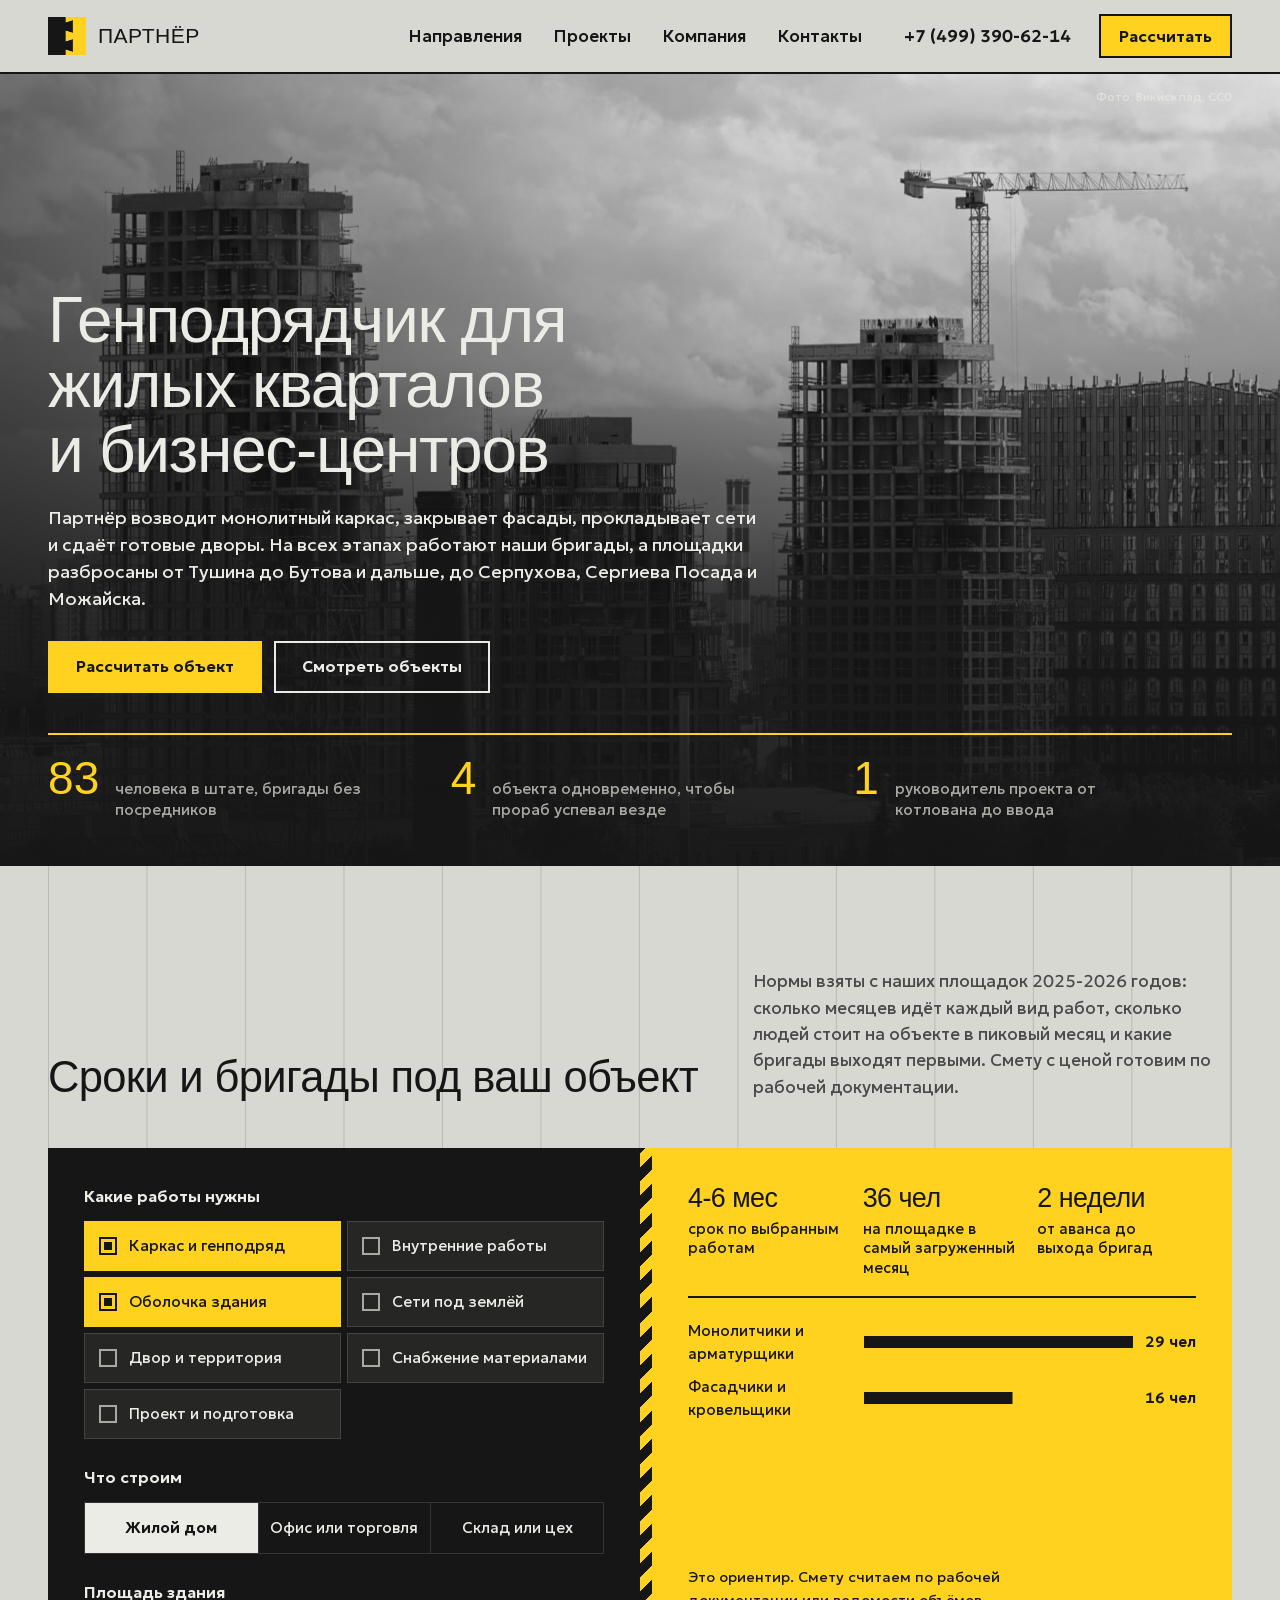
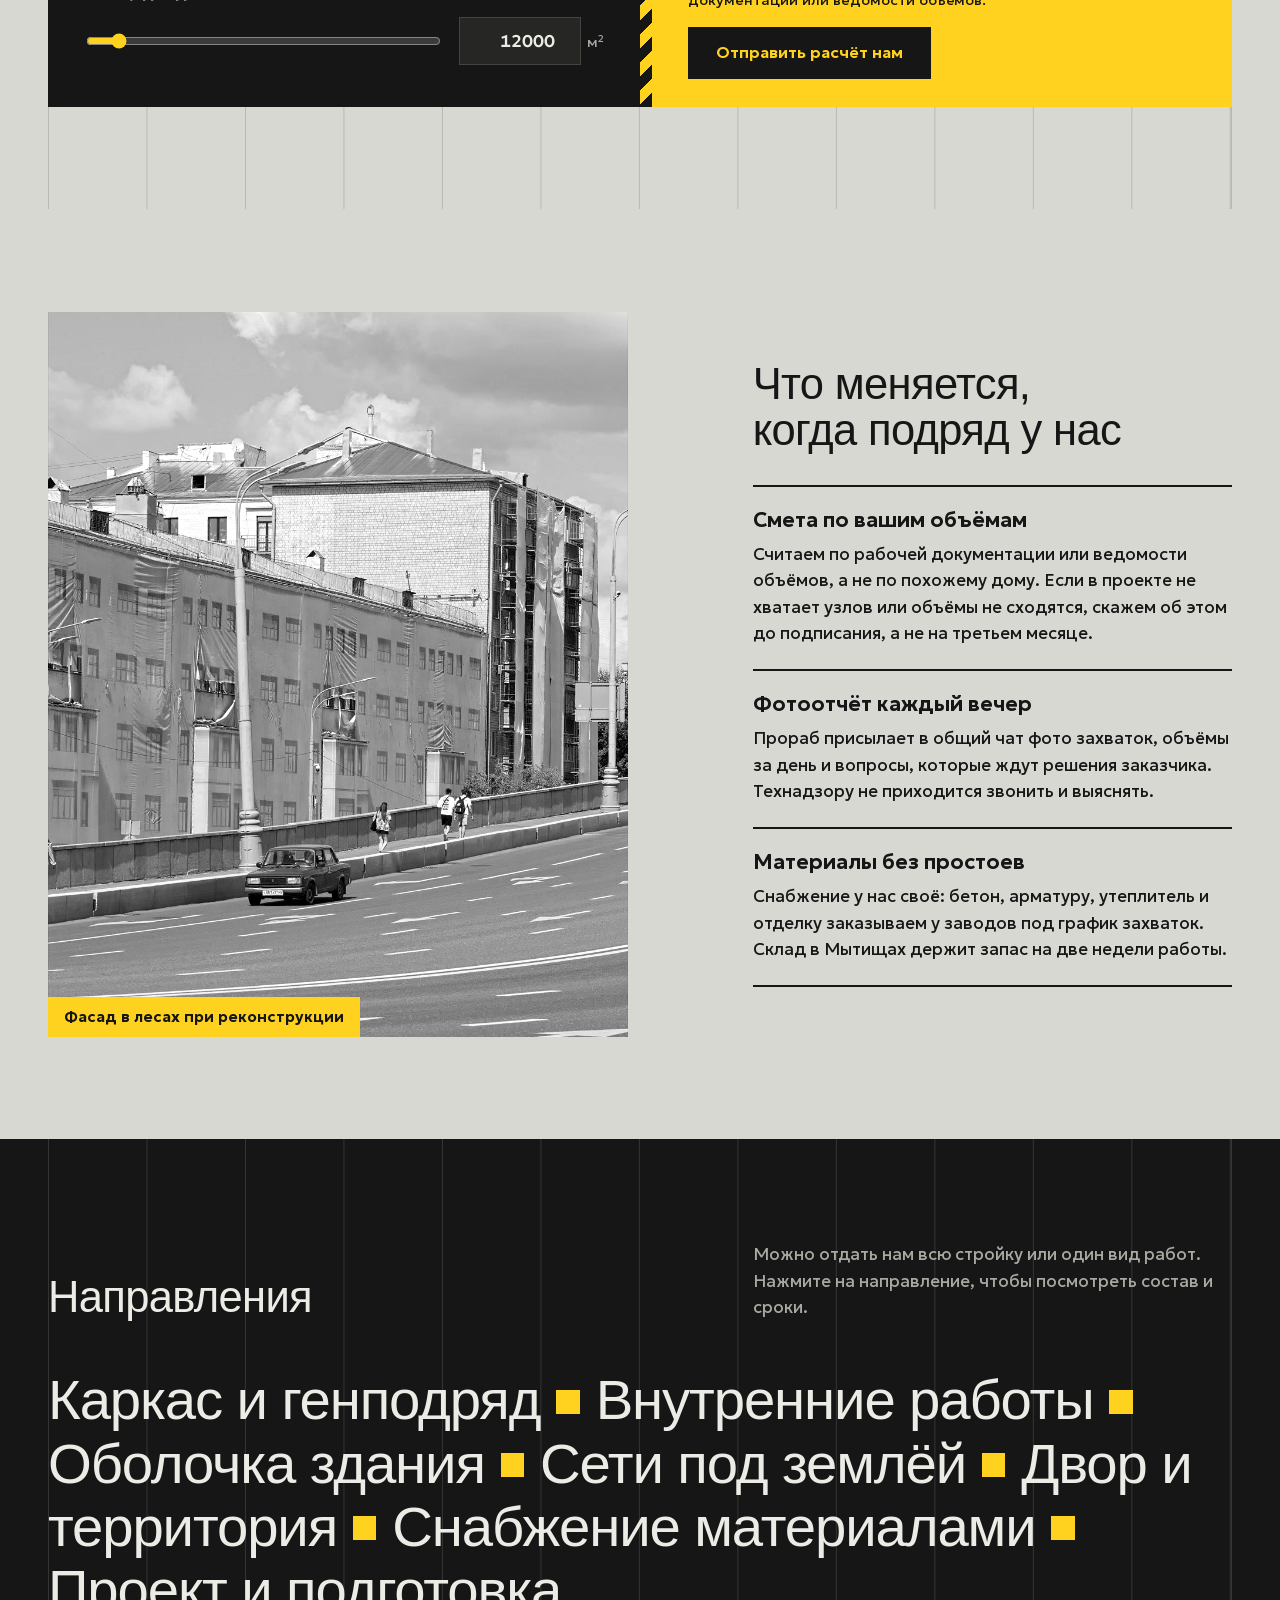
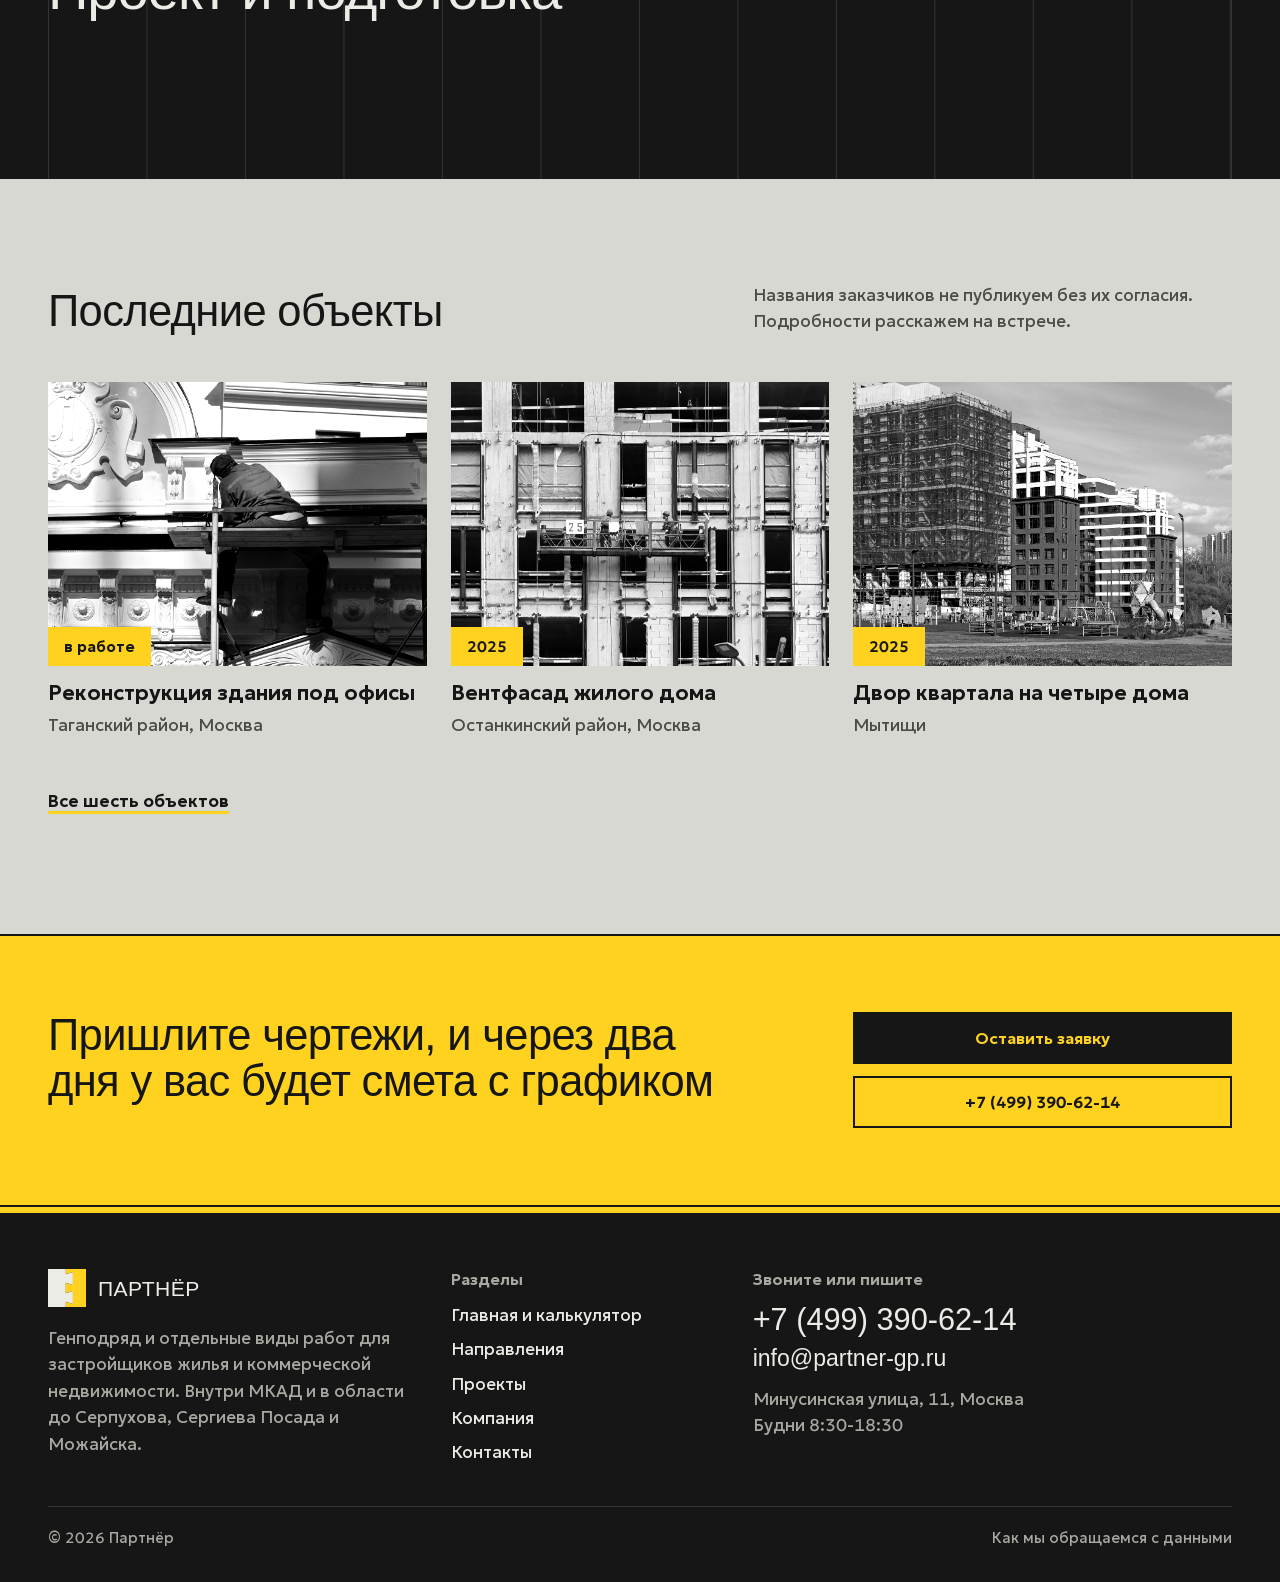
==== partner/index.html @ e198d8aa "Тест: обновить partner Co-Authored-By: Claude Opus 5.5 <noreply@anthropic.com>" ====
<!doctype html>
<html lang="ru">
<head>
<meta name="robots" content="noindex, nofollow">
<meta charset="utf-8">
<meta name="viewport" content="width=device-width,initial-scale=1">
<title>Партнёр: генподряд для застройщиков, калькулятор сроков и бригад</title>
<meta name="description" content="Партнёр строит жилые дома и коммерческие здания: каркас, фасады, внутренние работы, сети, дворы. Посчитайте срок и состав бригад для своего объекта.">
<link rel="canonical" href="https://partner-gp.ru/">
<meta property="og:type" content="website">
<meta property="og:locale" content="ru_RU">
<meta property="og:site_name" content="Партнёр">
<meta property="og:title" content="Партнёр: генподряд для застройщиков, калькулятор сроков и бригад">
<meta property="og:description" content="Партнёр строит жилые дома и коммерческие здания: каркас, фасады, внутренние работы, сети, дворы. Посчитайте срок и состав бригад для своего объекта.">
<meta property="og:url" content="https://partner-gp.ru/">
<meta property="og:image" content="https://partner-gp.ru/og-image.jpg">
<meta name="theme-color" content="#161616">
<link rel="icon" href="favicon.svg" type="image/svg+xml">
<link rel="icon" href="favicon-32x32.png" sizes="32x32" type="image/png">
<link rel="apple-touch-icon" href="apple-touch-icon.png">
<link rel="manifest" href="site.webmanifest">
<link rel="preload" href="fonts/DelaGothicOne-cyrillic.woff2" as="font" type="font/woff2" crossorigin>
<link rel="preload" href="fonts/Geologica-cyrillic.woff2" as="font" type="font/woff2" crossorigin>
<link rel="stylesheet" href="styles.css">
</head>
<body>
<a class="sr" href="#main">Перейти к содержанию</a>
<header class="top"><div class="wrap">
<a class="brand" href="index.html" aria-label="Партнёр, на главную"><svg viewBox="0 0 64 64" aria-hidden="true"><path fill="currentColor" d="M0 0H30V9L42 5V27L30 23V41L42 37V59L30 55V64H0Z"/><path fill="#FFD21F" d="M30 0H64V64H30V55L42 59V37L30 41V23L42 27V5L30 9Z"/></svg><span>ПАРТНЁР</span></a>
<nav class="nav" aria-label="Разделы"><a href="napravleniya.html">Направления</a><a href="proekty.html">Проекты</a><a href="kompaniya.html">Компания</a><a href="kontakty.html">Контакты</a></nav>
<a class="tel" href="tel:+74993906214">+7 (499) 390-62-14</a>
<a class="btn" href="index.html#raschet">Рассчитать</a>
<button class="burger" type="button" aria-expanded="false" aria-controls="mnav" aria-label="Открыть меню"><i></i><i></i><i></i></button>
</div></header>
<nav class="mnav" id="mnav" aria-label="Меню"><a href="napravleniya.html">Направления</a><a href="proekty.html">Проекты</a><a href="kompaniya.html">Компания</a><a href="kontakty.html">Контакты</a><a href="index.html#raschet">Рассчитать объект</a><a class="mtel" href="tel:+74993906214">+7 (499) 390-62-14</a></nav>
<main id="main">
<section class="hero">
<figure class="hero-ph"><img src="img/hero.jpg" alt="Монолитные жилые башни в работе: бригада на верхнем перекрытии, рядом башенный кран" width="1800" height="1200" fetchpriority="high" decoding="async"></figure>
<div class="wrap grid hero-in">
<div class="hero-text">
<h1 class="h1">Генподрядчик для жилых кварталов и бизнес-центров</h1>
<p class="lead">Партнёр возводит монолитный каркас, закрывает фасады, прокладывает сети и сдаёт готовые дворы. На всех этапах работают наши бригады, а площадки разбросаны от Тушина до Бутова и дальше, до Серпухова, Сергиева Посада и Можайска.</p>
<div class="hero-acts"><a class="btn" href="#raschet">Рассчитать объект</a><a class="btn ghost-light" href="proekty.html">Смотреть объекты</a></div>
</div>
<ul class="hero-facts">
<li><b>83</b><span>человека в штате, бригады без посредников</span></li>
<li><b>4</b><span>объекта одновременно, чтобы прораб успевал везде</span></li>
<li><b>1</b><span>руководитель проекта от котлована до ввода</span></li>
</ul>
</div>
<p class="hero-credit">Фото: Викисклад, CC0</p>
</section>

<section class="sec calc-sec ruled" id="raschet"><div class="wrap grid">
<div class="sec-head"><h2 class="h2">Сроки и бригады под ваш объект</h2><p class="soft">Нормы взяты с наших площадок 2025-2026 годов: сколько месяцев идёт каждый вид работ, сколько людей стоит на объекте в пиковый месяц и какие бригады выходят первыми. Смету с ценой готовим по рабочей документации.</p></div>
<div class="calc">
<form class="calc-in" onsubmit="return false" aria-label="Калькулятор объекта">
<fieldset><legend>Какие работы нужны</legend><div class="works"></div>
<noscript><p>Калькулятор работает с включённым JavaScript. Без него просто позвоните +7 (499) 390-62-14.</p></noscript></fieldset>
<fieldset><legend>Что строим</legend><div class="seg">
<label><input type="radio" name="type" value="res" checked><span>Жилой дом</span></label>
<label><input type="radio" name="type" value="com"><span>Офис или торговля</span></label>
<label><input type="radio" name="type" value="ind"><span>Склад или цех</span></label>
</div></fieldset>
<fieldset style="margin-bottom:6px"><legend id="area-l">Площадь здания</legend><div class="area-row">
<input type="range" id="area-range" min="1000" max="150000" step="500" value="12000" aria-labelledby="area-l">
<span class="area-num"><input type="number" id="area-num" min="1000" max="150000" step="100" value="12000" inputmode="numeric" aria-labelledby="area-l"><small>м²</small></span>
</div></fieldset>
</form>
<div class="result" aria-live="polite"><div class="result-body"></div>
<div class="res-foot"><p>Это ориентир. Смету считаем по рабочей документации или ведомости объёмов.</p><button class="btn" type="button" id="send-calc">Отправить расчёт нам</button></div></div>
</div>
</div></section>

<section class="sec use"><div class="wrap grid">
<figure class="photo"><img src="img/kosmo00.jpg" alt="Строительные леса на фасаде здания вдоль набережной" loading="lazy" decoding="async" width="1400" height="933"><figcaption class="plate">Фасад в лесах при реконструкции</figcaption></figure>
<div class="use-list">
<h2 class="h2">Что меняется, когда подряд у нас</h2>
<ul>
<li><h3 class="h3">Смета по вашим объёмам</h3><p>Считаем по рабочей документации или ведомости объёмов, а не по похожему дому. Если в проекте не хватает узлов или объёмы не сходятся, скажем об этом до подписания, а не на третьем месяце.</p></li>
<li><h3 class="h3">Фотоотчёт каждый вечер</h3><p>Прораб присылает в общий чат фото захваток, объёмы за день и вопросы, которые ждут решения заказчика. Технадзору не приходится звонить и выяснять.</p></li>
<li><h3 class="h3">Материалы без простоев</h3><p>Снабжение у нас своё: бетон, арматуру, утеплитель и отделку заказываем у заводов под график захваток. Склад в Мытищах держит запас на две недели работы.</p></li>
</ul></div>
</div></section>

<section class="sec dark ruled"><div class="wrap grid">
<div class="sec-head"><h2 class="h2">Направления</h2><p class="soft">Можно отдать нам всю стройку или один вид работ. Нажмите на направление, чтобы посмотреть состав и сроки.</p></div>
<p class="board"><a href="napravleniya.html#karkas">Каркас и генподряд</a><span class="sq" aria-hidden="true"></span><a href="napravleniya.html#vnutri">Внутренние работы</a><span class="sq" aria-hidden="true"></span><a href="napravleniya.html#obolochka">Оболочка здания</a><span class="sq" aria-hidden="true"></span><a href="napravleniya.html#seti">Сети под землёй</a><span class="sq" aria-hidden="true"></span><a href="napravleniya.html#dvor">Двор и территория</a><span class="sq" aria-hidden="true"></span><a href="napravleniya.html#snab">Снабжение материалами</a><span class="sq" aria-hidden="true"></span><a href="napravleniya.html#proekt">Проект и подготовка</a></p>
</div></section>

<section class="sec"><div class="wrap grid">
<div class="sec-head"><h2 class="h2">Последние объекты</h2><p class="soft">Названия заказчиков не публикуем без их согласия. Подробности расскажем на встрече.</p></div>
<div class="recent"><a href="proekty.html"><figure class="photo"><img src="img/burdenko04.jpg" alt="Реставратор работает на лепном фасаде с лесов" loading="lazy" decoding="async" width="1400" height="933"><figcaption class="plate">в работе</figcaption></figure><h3 class="h3">Реконструкция здания под офисы</h3><p class="soft">Таганский район, Москва</p></a><a href="proekty.html"><figure class="photo"><img src="img/pavel10.jpg" alt="Фасадная люлька на монолитном каркасе" loading="lazy" decoding="async" width="1400" height="933"><figcaption class="plate">2025</figcaption></figure><h3 class="h3">Вентфасад жилого дома</h3><p class="soft">Останкинский район, Москва</p></a><a href="proekty.html"><figure class="photo"><img src="img/reka05.jpg" alt="Двор с игровой площадкой у жилых домов" loading="lazy" decoding="async" width="1400" height="933"><figcaption class="plate">2025</figcaption></figure><h3 class="h3">Двор квартала на четыре дома</h3><p class="soft">Мытищи</p></a></div>
<p class="all-link"><a class="link" href="proekty.html">Все шесть объектов</a></p>
</div></section>
<section class="callout"><div class="wrap grid">
<h2 class="h2">Пришлите чертежи, и через два дня у вас будет смета с графиком</h2>
<div class="acts"><a class="btn" href="kontakty.html#zayavka">Оставить заявку</a><a class="btn ghost" href="tel:+74993906214">+7 (499) 390-62-14</a></div>
</div></section>
</main>
<footer class="footer"><div class="wrap grid">
<div class="f-about"><a class="brand" href="index.html" aria-label="Партнёр, на главную" style="color:var(--on-dark);margin-bottom:18px"><svg viewBox="0 0 64 64" aria-hidden="true"><path fill="currentColor" d="M0 0H30V9L42 5V27L30 23V41L42 37V59L30 55V64H0Z"/><path fill="#FFD21F" d="M30 0H64V64H30V55L42 59V37L30 41V23L42 27V5L30 9Z"/></svg><span>ПАРТНЁР</span></a>
<p class="soft" style="max-width:36ch">Генподряд и отдельные виды работ для застройщиков жилья и коммерческой недвижимости. Внутри МКАД и в области до Серпухова, Сергиева Посада и Можайска.</p></div>
<div class="f-nav"><h2>Разделы</h2><ul><li><a href="index.html">Главная и калькулятор</a></li><li><a href="napravleniya.html">Направления</a></li><li><a href="proekty.html">Проекты</a></li><li><a href="kompaniya.html">Компания</a></li><li><a href="kontakty.html">Контакты</a></li></ul></div>
<div class="f-call"><h2>Звоните или пишите</h2><a class="f-big" href="tel:+74993906214">+7 (499) 390-62-14</a><a class="f-big" style="font-size:clamp(1.1rem,1.8vw,1.45rem)" href="mailto:info@partner-gp.ru">info@partner-gp.ru</a>
<p class="soft" style="margin-top:14px">Минусинская улица, 11, Москва<br>Будни 8:30-18:30</p></div>
<div class="f-bottom"><span>© 2026 Партнёр</span><a href="politika.html">Как мы обращаемся с данными</a></div>
</div></footer>
<script src="app.js" defer></script>
</body>
</html>
---- partner/styles.css ----
/* Партнёр: общие стили всех страниц */
@font-face{font-family:'Dela Gothic One';font-style:normal;font-weight:400;font-display:swap;src:url(fonts/DelaGothicOne-cyrillic.woff2) format('woff2');unicode-range:U+0301,U+0400-045F,U+0490-0491,U+04B0-04B1,U+2116}
@font-face{font-family:'Dela Gothic One';font-style:normal;font-weight:400;font-display:swap;src:url(fonts/DelaGothicOne-latin.woff2) format('woff2');unicode-range:U+0000-00FF,U+0131,U+0152-0153,U+02BB-02BC,U+02C6,U+02DA,U+02DC,U+0304,U+0308,U+0329,U+2000-206F,U+20AC,U+2122,U+2191,U+2193,U+2212,U+2215,U+FEFF,U+FFFD}
@font-face{font-family:'Geologica';font-style:normal;font-weight:300 700;font-display:swap;src:url(fonts/Geologica-cyrillic.woff2) format('woff2');unicode-range:U+0301,U+0400-045F,U+0490-0491,U+04B0-04B1,U+2116}
@font-face{font-family:'Geologica';font-style:normal;font-weight:300 700;font-display:swap;src:url(fonts/Geologica-latin.woff2) format('woff2');unicode-range:U+0000-00FF,U+0131,U+0152-0153,U+02BB-02BC,U+02C6,U+02DA,U+02DC,U+0304,U+0308,U+0329,U+2000-206F,U+20AC,U+2122,U+2191,U+2193,U+2212,U+2215,U+FEFF,U+FFFD}

:root{
  --concrete:#D8D8D3;
  --concrete-deep:#C9C9C3;
  --graphite:#161616;
  --graphite-2:#262624;
  --signal:#FFD21F;
  --paper:#FFFFFF;
  --ink:#161616;
  --ink-soft:#4A4A46;
  --on-dark:#ECECE6;
  --on-dark-soft:#A9A9A2;
  --line:rgba(22,22,22,.16);
  --line-dark:rgba(236,236,230,.14);
  --bad:#B3261E;
  --display:'Dela Gothic One','Arial Black',sans-serif;
  --text:'Geologica',system-ui,sans-serif;
  --gut:clamp(16px,4vw,48px);
  --max:1320px;
  --ease:cubic-bezier(.16,1,.3,1);
}
*,*::before,*::after{box-sizing:border-box}
html{-webkit-text-size-adjust:100%;scroll-padding-top:88px}
body{margin:0;background:var(--concrete);color:var(--ink);font:400 17px/1.55 var(--text);-webkit-font-smoothing:antialiased;font-variant-numeric:lining-nums tabular-nums}
img,svg{display:block;max-width:100%}
a{color:inherit;text-decoration-thickness:2px;text-underline-offset:4px}
a:hover{text-decoration-color:var(--signal)}
::selection{background:var(--signal);color:var(--graphite)}
:focus-visible{outline:3px solid var(--graphite);outline-offset:3px;box-shadow:0 0 0 6px var(--signal)}
.dark :focus-visible,.footer :focus-visible{outline-color:var(--signal);box-shadow:none}
button,input,select,textarea{font:inherit;color:inherit}
p{margin:0 0 1em}
ul{margin:0;padding:0;list-style:none}
h1,h2,h3{margin:0;font-weight:400;text-wrap:balance}
.sr{position:absolute;width:1px;height:1px;overflow:hidden;clip:rect(0 0 0 0);white-space:nowrap}
html{scrollbar-color:var(--graphite) var(--concrete-deep)}

/* сетка */
.wrap{width:100%;max-width:var(--max);margin:0 auto;padding-left:var(--gut);padding-right:var(--gut)}
.grid{display:grid;grid-template-columns:repeat(12,minmax(0,1fr));column-gap:24px}
.ruled{position:relative}
.ruled::before{content:"";position:absolute;inset:0 var(--gut);pointer-events:none;
  background-image:linear-gradient(to right,var(--line) 1px,transparent 1px);
  background-size:calc((100% - 1px)/12) 100%;border-right:1px solid var(--line);z-index:0}
.ruled>*{position:relative;z-index:1}
.dark.ruled::before{background-image:linear-gradient(to right,var(--line-dark) 1px,transparent 1px);border-right-color:var(--line-dark)}
@media (max-width:860px){.ruled::before{background-size:calc((100% - 1px)/4) 100%}.grid{column-gap:16px}}

/* типографика */
.h1{font:400 clamp(2.3rem,5.4vw,4.9rem)/1.02 var(--display);letter-spacing:-.02em}
.h2{font:400 clamp(1.8rem,3.4vw,3rem)/1.06 var(--display);letter-spacing:-.015em}
.h3{font:600 1.3rem/1.25 var(--text)}
.lead{font-size:clamp(1.05rem,1.4vw,1.25rem);line-height:1.5;max-width:56ch}
.soft{color:var(--ink-soft)}
.dark{background:var(--graphite);color:var(--on-dark)}
.dark .soft{color:var(--on-dark-soft)}
.num{font-family:var(--display);font-weight:400;letter-spacing:-.02em}

/* кнопки */
.btn{display:inline-flex;align-items:center;justify-content:center;gap:10px;min-height:52px;padding:0 26px;border:2px solid var(--graphite);
  background:var(--signal);color:var(--graphite);font-weight:600;font-size:1rem;text-decoration:none;cursor:pointer;border-radius:0;
  transition:background .2s,color .2s}
.btn:hover{background:var(--graphite);color:var(--signal)}
.btn.ghost{background:transparent}
.btn.ghost:hover{background:var(--graphite);color:var(--on-dark)}
.dark .btn.ghost{border-color:var(--on-dark);color:var(--on-dark)}
.dark .btn.ghost:hover{background:var(--on-dark);color:var(--graphite)}
.btn[disabled]{opacity:.45;cursor:not-allowed}
.btn svg{width:20px;height:20px}
.link{font-weight:600;text-decoration:underline;text-decoration-color:var(--signal);text-decoration-thickness:3px}
.link:hover{text-decoration-color:currentColor}

/* шапка */
.top{position:sticky;top:0;z-index:40;background:var(--concrete);border-bottom:2px solid var(--graphite)}
.top .wrap{display:flex;align-items:center;gap:28px;min-height:72px}
.brand{display:flex;align-items:center;gap:12px;text-decoration:none;flex:none}
.brand svg{width:38px;height:38px}
.brand span{font:400 1.32rem/1 var(--display);letter-spacing:.02em}
.nav{display:flex;gap:4px;margin-left:auto}
.nav a{display:block;padding:10px 14px;text-decoration:none;font-weight:500;border-bottom:4px solid transparent;margin-bottom:-4px}
.nav a:hover{border-bottom-color:var(--graphite)}
.nav a[aria-current="page"]{border-bottom-color:var(--signal);background:var(--graphite);color:var(--signal)}
.tel{font-weight:600;text-decoration:none;white-space:nowrap}
.top .btn{min-height:44px;padding:0 18px}
.burger{display:none;width:48px;height:48px;border:2px solid var(--graphite);background:transparent;cursor:pointer;margin-left:auto;padding:0}
.burger i{display:block;width:22px;height:2px;background:var(--graphite);margin:5px auto;transition:transform .25s var(--ease),opacity .2s}
.burger[aria-expanded="true"] i:nth-child(1){transform:translateY(7px) rotate(45deg)}
.burger[aria-expanded="true"] i:nth-child(2){opacity:0}
.burger[aria-expanded="true"] i:nth-child(3){transform:translateY(-7px) rotate(-45deg)}
.mnav{display:none}
@media (max-width:1060px){.top .tel{display:none}}
@media (max-width:900px){
  .nav,.top .btn{display:none}
  .burger{display:block}
  .mnav{display:block;position:fixed;inset:74px 0 auto;background:var(--graphite);color:var(--on-dark);padding:8px var(--gut) 28px;
    transform:translateY(-12px);opacity:0;visibility:hidden;transition:opacity .2s,transform .3s var(--ease),visibility 0s .3s;z-index:39;border-bottom:4px solid var(--signal)}
  .mnav[data-open="true"]{transform:none;opacity:1;visibility:visible;transition:opacity .2s,transform .3s var(--ease)}
  .mnav a{display:block;padding:14px 0;border-bottom:1px solid var(--line-dark);text-decoration:none;font:400 1.4rem/1.2 var(--display)}
  .mnav a[aria-current="page"]{color:var(--signal)}
  .mnav .mtel{font:600 1.1rem var(--text);border:0;padding-top:20px}
}

/* подвал */
.footer{background:var(--graphite);color:var(--on-dark);padding:56px 0 32px;border-top:6px solid var(--signal)}
.footer .grid{row-gap:32px}
.footer .brand span{color:var(--on-dark)}
.footer .soft{color:var(--on-dark-soft)}
.f-about{grid-column:span 4}
.f-nav{grid-column:span 3}
.f-call{grid-column:span 5}
.footer h2{font:600 1rem/1.3 var(--text);color:var(--on-dark-soft);margin:0 0 12px}
.footer li{margin-bottom:8px}
.footer a{text-decoration:none}
.footer a:hover{color:var(--signal)}
.f-big{font:400 clamp(1.4rem,2.4vw,2rem)/1.15 var(--display);display:block;margin-bottom:8px}
.f-bottom{grid-column:1/-1;display:flex;flex-wrap:wrap;gap:12px 32px;justify-content:space-between;border-top:1px solid var(--line-dark);padding-top:20px;color:var(--on-dark-soft);font-size:.92rem}
@media (max-width:860px){.f-about,.f-nav,.f-call{grid-column:1/-1}}

/* фото в стиле сайта */
.photo{position:relative;margin:0;background:var(--graphite);overflow:hidden}
.photo img{width:100%;height:100%;object-fit:cover;filter:grayscale(1) contrast(1.12) brightness(1.03)}
.plate{position:absolute;left:0;bottom:0;background:var(--signal);color:var(--graphite);padding:10px 16px;font-weight:600;font-size:.95rem;max-width:85%;line-height:1.3}
.credit{font-size:.8rem;color:var(--ink-soft);margin-top:8px}
.dark .credit{color:var(--on-dark-soft)}

/* общие секции */
.sec{padding:clamp(56px,8vw,112px) 0}
.sec-head{grid-column:1/-1;display:grid;grid-template-columns:repeat(12,minmax(0,1fr));column-gap:24px;align-items:end;margin-bottom:clamp(28px,4vw,48px)}
.sec-head .h2,.sec-head .h1{grid-column:1/span 7}
.sec-head p{grid-column:8/-1;margin:0}
@media (max-width:860px){.sec-head{grid-template-columns:1fr;row-gap:16px}.sec-head .h2,.sec-head .h1,.sec-head p{grid-column:1}}
.page-head{padding:clamp(40px,6vw,80px) 0 clamp(28px,4vw,48px);border-bottom:2px solid var(--graphite)}

/* калькулятор */
.hero{position:relative;min-height:min(88vh,860px);display:flex;flex-direction:column;justify-content:flex-end;background:var(--graphite);color:var(--on-dark);overflow:hidden}
.hero-ph{position:absolute;inset:0;margin:0}
.hero-ph img{width:100%;height:100%;object-fit:cover;object-position:50% 35%;filter:grayscale(1) contrast(1.15) brightness(.92)}
.hero::after{content:"";position:absolute;inset:0;z-index:1;pointer-events:none;
  background:linear-gradient(to top,rgba(22,22,22,.96) 0%,rgba(22,22,22,.78) 34%,rgba(22,22,22,.28) 64%,rgba(22,22,22,.05) 100%),
             linear-gradient(to right,rgba(22,22,22,.55) 0%,rgba(22,22,22,0) 60%)}
.hero-in{position:relative;z-index:2;padding-top:clamp(96px,14vh,200px);padding-bottom:clamp(28px,3.5vw,48px);row-gap:clamp(32px,4.5vh,56px);align-items:end}
.hero-text{grid-column:1/span 9}
.hero .h1{font-size:clamp(2.3rem,min(5vw,8.4vh),4.6rem);margin-bottom:22px;max-width:15ch}
.hero .lead{color:var(--on-dark);max-width:60ch;margin-bottom:28px}
.hero-acts{display:flex;flex-wrap:wrap;gap:12px}
.hero .btn{border-color:var(--signal)}
.hero .btn:hover{background:var(--on-dark);border-color:var(--on-dark);color:var(--graphite)}
.hero .btn.ghost-light{background:transparent;border-color:var(--on-dark);color:var(--on-dark)}
.hero-facts{grid-column:1/-1;list-style:none;margin:0;padding:0;display:grid;grid-template-columns:repeat(3,minmax(0,1fr));column-gap:24px;border-top:2px solid var(--signal)}
.hero-facts li{display:flex;align-items:baseline;gap:16px;padding-top:20px}
.hero-facts b{font:400 clamp(2.2rem,3.6vw,3.3rem)/1 var(--display);color:var(--signal);flex:none}
.hero-facts span{font-size:.97rem;line-height:1.35;color:var(--on-dark-soft);max-width:24ch}
.hero-credit{position:absolute;right:var(--gut);top:14px;z-index:2;margin:0;font-size:.75rem;color:rgba(236,236,230,.65)}
@media (max-width:860px){
  .hero{min-height:0;display:block}
  .hero::after{display:none}
  .hero-ph{position:relative;aspect-ratio:4/3}
  .hero-ph img{object-position:50% 50%}
  .hero-ph::after{content:"";position:absolute;inset:auto 0 0;height:40%;background:linear-gradient(to top,var(--graphite),rgba(22,22,22,0))}
  .hero-in{padding-top:8px}
  .hero-facts b{min-width:2.1ch}
  .hero-text{grid-column:1/-1}
  .hero-facts{grid-template-columns:1fr;row-gap:0}
  .hero-facts li{padding:14px 0;border-bottom:1px solid var(--line-dark)}
  .hero-facts li:last-child{border-bottom:0;padding-bottom:0}
  .hero-acts .btn{flex:1 1 220px}
}
.calc-sec{scroll-margin-top:60px}
.calc{grid-column:1/-1;display:grid;grid-template-columns:minmax(0,1fr) minmax(0,1fr);background:var(--graphite);color:var(--on-dark)}
.calc-in{padding:clamp(20px,3vw,36px)}
.calc fieldset{border:0;margin:0 0 26px;padding:0;min-width:0}
.calc legend{font-weight:600;margin-bottom:12px;padding:0;font-size:1rem}
.works{display:grid;grid-template-columns:repeat(2,minmax(0,1fr));gap:6px}
.work{position:relative}
.work input{position:absolute;opacity:0;inset:0;width:100%;height:100%;margin:0;cursor:pointer}
.work span{display:flex;align-items:center;gap:12px;min-height:50px;padding:10px 14px;border:1px solid var(--line-dark);background:var(--graphite-2);transition:background .15s,color .15s,border-color .15s;line-height:1.25;font-size:.97rem}
.work span::before{content:"";flex:none;width:18px;height:18px;border:2px solid var(--on-dark-soft)}
.work input:checked+span{background:var(--signal);color:var(--graphite);border-color:var(--signal)}
.work input:checked+span::before{border-color:var(--graphite);background:var(--graphite);box-shadow:inset 0 0 0 3px var(--signal)}
.work input:focus-visible+span{outline:3px solid var(--signal);outline-offset:2px}
.work:hover span{border-color:var(--on-dark)}
.seg{display:grid;grid-template-columns:repeat(3,1fr);border:1px solid var(--line-dark)}
.seg label{position:relative}
.seg input{position:absolute;opacity:0;inset:0;margin:0;cursor:pointer;width:100%;height:100%}
.seg span{display:flex;align-items:center;justify-content:center;text-align:center;min-height:50px;padding:6px 8px;font-size:.95rem;line-height:1.2}
.seg label+label span{border-left:1px solid var(--line-dark)}
.seg input:checked+span{background:var(--on-dark);color:var(--graphite);font-weight:600}
.seg input:focus-visible+span{outline:3px solid var(--signal);outline-offset:-3px}
.area-row{display:flex;align-items:center;gap:16px}
.area-row input[type=range]{flex:1;accent-color:var(--signal);height:28px;min-width:0}
.area-num{display:flex;align-items:baseline;gap:6px;flex:none}
.area-num input{width:7.2em;background:var(--graphite-2);border:1px solid var(--line-dark);color:var(--on-dark);padding:10px 10px;font-weight:600;text-align:right;border-radius:0}
.area-num small{color:var(--on-dark-soft)}
.result{background:var(--signal);color:var(--graphite);padding:clamp(24px,3vw,36px) clamp(20px,3vw,36px) 28px;position:relative;display:flex;flex-direction:column}
.result-body{flex:1}
.result::before{content:"";position:absolute;left:0;top:0;bottom:0;width:12px;background:repeating-linear-gradient(-45deg,var(--graphite) 0 10px,var(--signal) 10px 20px)}
.result{padding-left:calc(clamp(20px,3vw,36px) + 12px)}
.res-top{display:grid;grid-template-columns:repeat(3,minmax(0,1fr));gap:16px;border-bottom:2px solid var(--graphite);padding-bottom:18px;margin-bottom:16px}
.res-top b{display:block;font:400 clamp(1.5rem,2.1vw,2rem)/1.05 var(--display);letter-spacing:-.02em;margin-bottom:8px;white-space:nowrap}
.res-top span{font-size:.92rem;line-height:1.3;display:block}
.bars li{display:grid;grid-template-columns:minmax(0,11em) 1fr auto;gap:12px;align-items:center;padding:5px 0;font-size:.93rem}
.bars i{display:block;height:12px;background:var(--graphite);transform-origin:left;transition:transform .45s var(--ease)}
.bars em{font-style:normal;font-weight:600;white-space:nowrap}
.res-foot{display:flex;flex-wrap:wrap;gap:16px;align-items:center;justify-content:space-between;margin-top:20px}
.res-foot p{margin:0;font-size:.9rem;max-width:34ch}
.result .btn{background:var(--graphite);color:var(--signal)}
.result .btn:hover{background:var(--paper);color:var(--graphite)}
.res-empty{font-weight:600;margin:0}
@media (max-width:1100px){.calc{grid-template-columns:1fr}.result{padding-left:clamp(20px,3vw,36px);padding-top:calc(clamp(24px,3vw,36px) + 12px)}.result::before{top:0;bottom:auto;right:0;width:auto;height:12px}}
@media (max-width:560px){.works{grid-template-columns:1fr}.res-top{grid-template-columns:1fr 1fr}.res-top div:last-child{grid-column:1/-1}.bars li{grid-template-columns:1fr auto}.bars i{grid-column:1/-1;grid-row:2}}

/* главная: польза */
.use .photo{grid-column:1/span 6;aspect-ratio:4/5}
.use-list{grid-column:8/-1;align-self:center}
.use-list .h2{margin-bottom:32px}
.use-list li{border-top:2px solid var(--graphite);padding:20px 0 6px}
.use-list li:last-child{border-bottom:2px solid var(--graphite)}
.use-list h3{margin-bottom:8px}
@media (max-width:860px){.use .photo{grid-column:1/-1;aspect-ratio:4/3}.use-list{grid-column:1/-1;margin-top:32px}}

/* главная: табло направлений */
.board{grid-column:1/-1;font:400 clamp(1.7rem,4.4vw,4rem)/1.12 var(--display);letter-spacing:-.02em}
.board a{text-decoration:none;display:inline}
.board a:hover{background:var(--signal);box-shadow:0 0 0 6px var(--signal)}
.board .sq{display:inline-block;width:.42em;height:.42em;background:var(--signal);margin:0 .28em .1em;vertical-align:middle}
.dark .board a:hover{color:var(--graphite)}

/* главная: последние проекты */
.recent{grid-column:1/-1;display:grid;grid-template-columns:repeat(3,minmax(0,1fr));gap:24px}
.recent a{text-decoration:none;display:block}
.recent .photo{aspect-ratio:4/3;margin-bottom:14px}
.recent h3{margin-bottom:6px}
.recent a:hover h3{text-decoration:underline;text-decoration-color:var(--signal);text-decoration-thickness:3px}
.all-link{grid-column:1/-1;margin-top:32px}
@media (max-width:860px){.recent{grid-template-columns:1fr}}

/* жёлтая полоса призыва */
.callout{background:var(--signal);border-top:2px solid var(--graphite);border-bottom:2px solid var(--graphite);padding:clamp(48px,6vw,80px) 0}
.callout .h2{grid-column:1/span 8}
.callout .acts{grid-column:9/-1;display:flex;flex-direction:column;gap:12px;align-self:end}
.callout .btn{background:var(--graphite);color:var(--signal)}
.callout .btn:hover{background:var(--paper);color:var(--graphite)}
.callout .btn.ghost{background:transparent;color:var(--graphite)}
.callout .btn.ghost:hover{background:var(--graphite);color:var(--signal)}
@media (max-width:860px){.callout .h2,.callout .acts{grid-column:1/-1}.callout .acts{margin-top:28px}}

/* направления: лента */
.ribbon{grid-column:1/-1;display:grid;grid-template-columns:repeat(7,minmax(0,1fr));border:2px solid var(--graphite);background:var(--paper)}
@media (max-width:1100px){.ribbon{display:flex;overflow-x:auto;scrollbar-width:thin;scroll-snap-type:x proximity}.ribbon button{flex:0 0 auto;width:min(40vw,210px)}}
.ribbon button{min-width:0;min-height:112px;display:flex;flex-direction:column;justify-content:space-between;text-align:left;background:transparent;border:0;border-right:1px solid var(--graphite);padding:16px 18px 18px;cursor:pointer;scroll-snap-align:start;transition:background .15s}
.ribbon button:last-child{border-right:0}
.ribbon button b{display:block;font:400 1.12rem/1.15 var(--display);margin-bottom:10px}
.ribbon button span{font-size:.86rem;color:var(--ink-soft)}
.ribbon button:hover{background:var(--concrete)}
.ribbon button[aria-selected="true"]{background:var(--graphite);color:var(--signal)}
.ribbon button[aria-selected="true"] span{color:var(--on-dark-soft)}
.ribbon button:focus-visible{outline-offset:-6px;box-shadow:none;outline-color:var(--signal)}
.panels{grid-column:1/-1}
.panel{display:grid;grid-template-columns:repeat(12,minmax(0,1fr));column-gap:24px;padding:40px 0 8px;border-bottom:2px solid var(--graphite)}
.js .panel{border-bottom:0}
.panel[hidden]{display:none}
.p-ph{grid-column:1/span 7;align-self:start}
.panel .photo{aspect-ratio:4/3}
.panel .photo img{transition:clip-path .6s var(--ease)}
.panel.enter .photo img{clip-path:inset(0 100% 0 0)}
.p-body{grid-column:8/-1}
.p-body .h2{margin-bottom:16px}
.p-body h3{font:600 1rem/1.3 var(--text);margin:24px 0 10px;padding-top:12px;border-top:2px solid var(--graphite)}
.ticks li{position:relative;padding-left:22px;margin-bottom:6px}
.ticks li::before{content:"";position:absolute;left:0;top:.55em;width:10px;height:10px;background:var(--graphite)}
.term{display:flex;gap:12px;align-items:baseline;margin:22px 0;background:var(--paper);padding:14px 16px;border-left:0}
.term b{font:400 1.5rem/1 var(--display);white-space:nowrap}
.p-acts{display:flex;flex-wrap:wrap;gap:12px;align-items:center;margin-top:8px}
.added{font-weight:600}
.pager{grid-column:1/-1;display:flex;justify-content:space-between;gap:12px;margin-top:28px}
.pager button{background:transparent;border:2px solid var(--graphite);min-height:48px;padding:0 18px;cursor:pointer;font-weight:600}
.pager button:hover{background:var(--graphite);color:var(--signal)}
@media (max-width:960px){.p-ph,.p-body{grid-column:1/-1}.p-body{margin-top:28px}}

/* проекты: ведомость */
.filter{grid-column:1/-1;display:flex;flex-wrap:wrap;gap:8px;margin-bottom:28px}
.filter button{border:2px solid var(--graphite);background:transparent;min-height:44px;padding:0 16px;cursor:pointer;font-weight:500}
.filter button[aria-pressed="true"]{background:var(--graphite);color:var(--signal)}
.filter button:hover{background:var(--paper)}
.filter button[aria-pressed="true"]:hover{background:var(--graphite)}
.ledger{grid-column:1/-1;border-top:2px solid var(--graphite)}
.row{display:grid;grid-template-columns:repeat(12,minmax(0,1fr));column-gap:24px;padding:28px 0;border-bottom:2px solid var(--graphite);align-items:start}
.row[hidden]{display:none}
.row .yr{grid-column:1/span 2;font:400 clamp(2rem,3.6vw,3.2rem)/.9 var(--display);letter-spacing:-.03em}
.row .yr small{display:block;font:500 .88rem/1.3 var(--text);letter-spacing:0;margin-top:10px;color:var(--ink-soft)}
.row .info{grid-column:3/span 5}
.row .info .h3{margin-bottom:6px}
.row .place{color:var(--ink-soft);margin-bottom:12px}
.row dl{display:grid;grid-template-columns:auto 1fr;gap:4px 16px;margin:14px 0 0;font-size:.95rem}
.row dt{color:var(--ink-soft)}
.row dd{margin:0;font-weight:600}
.row .photo{grid-column:8/-1;aspect-ratio:16/10}
.status{display:inline-block;background:var(--signal);padding:2px 8px;font-weight:600;font-size:.85rem;margin-left:6px;vertical-align:middle}
.empty-note{grid-column:1/-1;padding:28px 0}
@media (max-width:960px){.row .yr{grid-column:1/-1;margin-bottom:12px}.row .yr small{display:inline;margin-left:12px}.row .info{grid-column:1/-1}.row .photo{grid-column:1/-1;margin-top:20px}}

/* компания */
.about-text{grid-column:1/span 7}
.about-text p{max-width:62ch}
.about-side{grid-column:9/-1;align-self:start;border-top:6px solid var(--signal);background:var(--graphite);color:var(--on-dark);padding:24px}
.about-side .num{font-size:3.4rem;line-height:1;display:block;color:var(--signal)}
@media (max-width:860px){.about-text,.about-side{grid-column:1/-1}.about-side{margin-top:28px}}
.table{grid-column:1/-1;width:100%;border-collapse:collapse}
.table caption{text-align:left}
.table th,.table td{text-align:left;padding:14px 12px 14px 0;border-bottom:1px solid var(--graphite);vertical-align:top}
.table thead th{font-weight:600;font-size:.92rem;color:var(--ink-soft);border-bottom:2px solid var(--graphite)}
.table td.n{font:400 1.6rem/1 var(--display);white-space:nowrap;width:1%;padding-right:28px}
.dark .table th,.dark .table td{border-bottom-color:var(--line-dark)}
.dark .table thead th{color:var(--on-dark-soft);border-bottom-color:var(--on-dark)}
.dark .table td.n{color:var(--signal)}
@media (max-width:640px){.table thead{display:none}.table tr{display:grid;grid-template-columns:auto 1fr;border-bottom:1px solid currentColor;padding:12px 0}.table td{border:0;padding:2px 12px 2px 0}.table td.n{grid-row:span 2}}
.steps{grid-column:1/-1;display:grid;grid-template-columns:repeat(6,minmax(0,1fr));border-top:2px solid var(--graphite);counter-reset:s}
.steps li{padding:20px 18px 24px 0;border-right:1px solid var(--line);padding-left:0}
.steps li+li{padding-left:18px}
.steps li:last-child{border-right:0}
.steps .num{display:block;font-size:2.6rem;line-height:1;margin-bottom:14px;color:var(--graphite)}
.steps .num::after{content:"";display:block;width:28px;height:6px;background:var(--signal);margin-top:12px}
.steps h3{font:600 1.08rem/1.25 var(--text);margin-bottom:8px}
.steps p{font-size:.95rem;margin:0}
.steps .when{display:block;font-weight:600;margin-top:10px;font-size:.9rem}
@media (max-width:1100px){.steps{grid-template-columns:repeat(3,minmax(0,1fr))}.steps li:nth-child(3n){border-right:0}.steps li:nth-child(4){padding-left:0}.steps li:nth-child(n+4){border-top:1px solid var(--line)}}
@media (max-width:640px){.steps{grid-template-columns:1fr}.steps li{border-right:0;padding-left:0!important;border-top:1px solid var(--line)}.steps li:first-child{border-top:0}}

/* контакты и форма */
.c-main{grid-column:1/span 5}
.c-big{font:400 clamp(1.5rem,2.9vw,2.6rem)/1.05 var(--display);white-space:nowrap;text-decoration:none;display:inline-block;margin-bottom:10px;letter-spacing:-.02em}
.c-big:hover{background:var(--signal)}
.c-list{margin-top:28px;border-top:2px solid var(--graphite)}
.c-list div{display:grid;grid-template-columns:8.5em 1fr;gap:12px;padding:14px 0;border-bottom:1px solid var(--graphite)}
.c-list dt{color:var(--ink-soft)}
.c-list dd{margin:0;font-weight:500}
.c-form{grid-column:7/-1;background:var(--paper);border:2px solid var(--graphite);padding:clamp(20px,3vw,36px)}
.c-form .h2{font-size:clamp(1.6rem,2.6vw,2.2rem);margin-bottom:10px}
@media (max-width:960px){.c-main,.c-form{grid-column:1/-1}.c-form{margin-top:36px}}
.set{background:var(--signal);padding:16px 18px;margin:18px 0 6px;border:2px solid var(--graphite)}
.set h3{font:600 1rem/1.3 var(--text);margin-bottom:6px}
.set p{margin:0 0 8px;font-size:.95rem}
.set button{background:none;border:0;padding:0;font-weight:600;text-decoration:underline;cursor:pointer}
.fields{display:grid;grid-template-columns:1fr 1fr;gap:16px 18px;margin-top:22px}
.field{display:flex;flex-direction:column;gap:6px}
.field.wide{grid-column:1/-1}
.field label{font-weight:600;font-size:.95rem}
.field label small{font-weight:400;color:var(--ink-soft)}
.field input,.field select,.field textarea{border:0;border-bottom:2px solid var(--graphite);background:var(--concrete);padding:12px 12px;border-radius:0;min-height:50px;width:100%}
.field textarea{min-height:120px;resize:vertical}
.field input:focus,.field select:focus,.field textarea:focus{outline:none;background:#fff8d6;box-shadow:inset 0 -3px 0 var(--graphite)}
.field [aria-invalid="true"]{border-bottom-color:var(--bad);background:#f6e3e1}
.field .err{color:var(--bad);font-size:.88rem;font-weight:500;min-height:0}
.file{grid-column:1/-1;display:flex;align-items:center;gap:14px;flex-wrap:wrap}
.file input{position:absolute;width:1px;height:1px;opacity:0}
.file label{border:2px dashed var(--graphite);padding:12px 16px;cursor:pointer;font-weight:600}
.file input:focus-visible+label{outline:3px solid var(--graphite);box-shadow:0 0 0 6px var(--signal)}
.file span{font-size:.92rem;color:var(--ink-soft)}
.agree{grid-column:1/-1;display:flex;gap:12px;align-items:flex-start;font-size:.92rem}
.agree input{width:22px;height:22px;accent-color:var(--graphite);flex:none;margin:2px 0 0}
.send{grid-column:1/-1;display:flex;flex-wrap:wrap;gap:16px;align-items:center}
.status-msg{grid-column:1/-1;padding:14px 16px;font-weight:500;margin:0}
.status-msg:empty{display:none}
.status-msg.ok{background:var(--graphite);color:var(--signal)}
.status-msg.bad{background:#f6e3e1;color:var(--bad);border-left:0;outline:2px solid var(--bad)}
.hp{position:absolute;left:-9999px}
@media (max-width:560px){.fields{grid-template-columns:1fr}.c-list div{grid-template-columns:1fr;gap:2px}}

/* политика */
.qa{grid-column:1/span 8;grid-row:1}
.qa section{border-top:2px solid var(--graphite);padding:24px 0 12px}
.qa h2{font:400 clamp(1.3rem,2vw,1.7rem)/1.15 var(--display);margin-bottom:12px}
.qa p,.qa li{max-width:64ch}
.qa ul{margin:0 0 1em}
.qa li{position:relative;padding-left:20px;margin-bottom:6px}
.qa li::before{content:"";position:absolute;left:0;top:.6em;width:8px;height:8px;background:var(--graphite)}
.qa-side{grid-column:10/-1;grid-row:1;align-self:start;position:sticky;top:96px;background:var(--signal);padding:20px;border:2px solid var(--graphite)}
.qa-side p{margin:0 0 8px;font-size:.95rem}
@media (max-width:960px){.qa,.qa-side{grid-column:1/-1;grid-row:auto}.qa-side{position:static;margin-bottom:28px;order:-1}}

/* 404 */
.nf{min-height:60vh;display:flex;align-items:center}
.nf .num{font-size:clamp(6rem,22vw,16rem);line-height:.85;display:block;margin-bottom:20px}

@media (prefers-reduced-motion:reduce){*,*::before,*::after{transition-duration:.01ms!important;animation-duration:.01ms!important;scroll-behavior:auto!important}.panel.enter .photo img{clip-path:none}}
@media print{.top,.footer,.calc,.callout{display:none}body{background:#fff}}
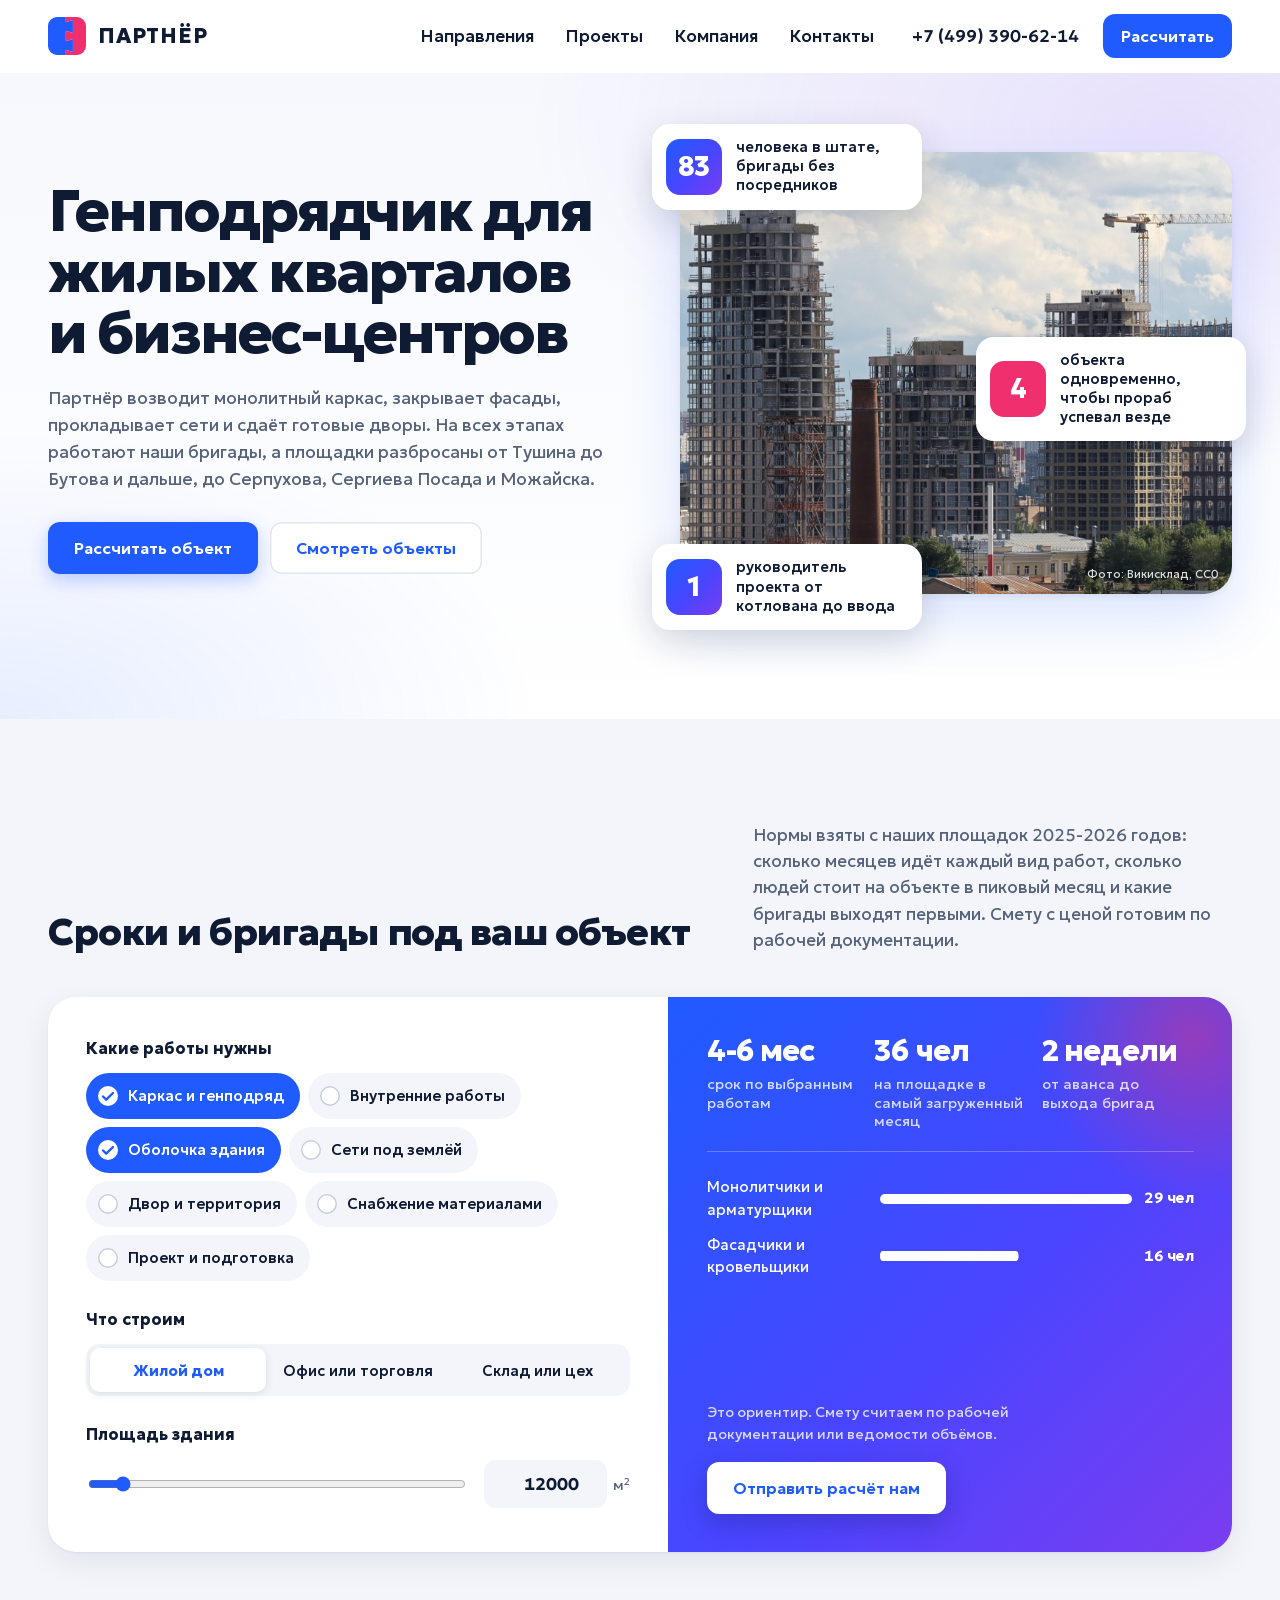
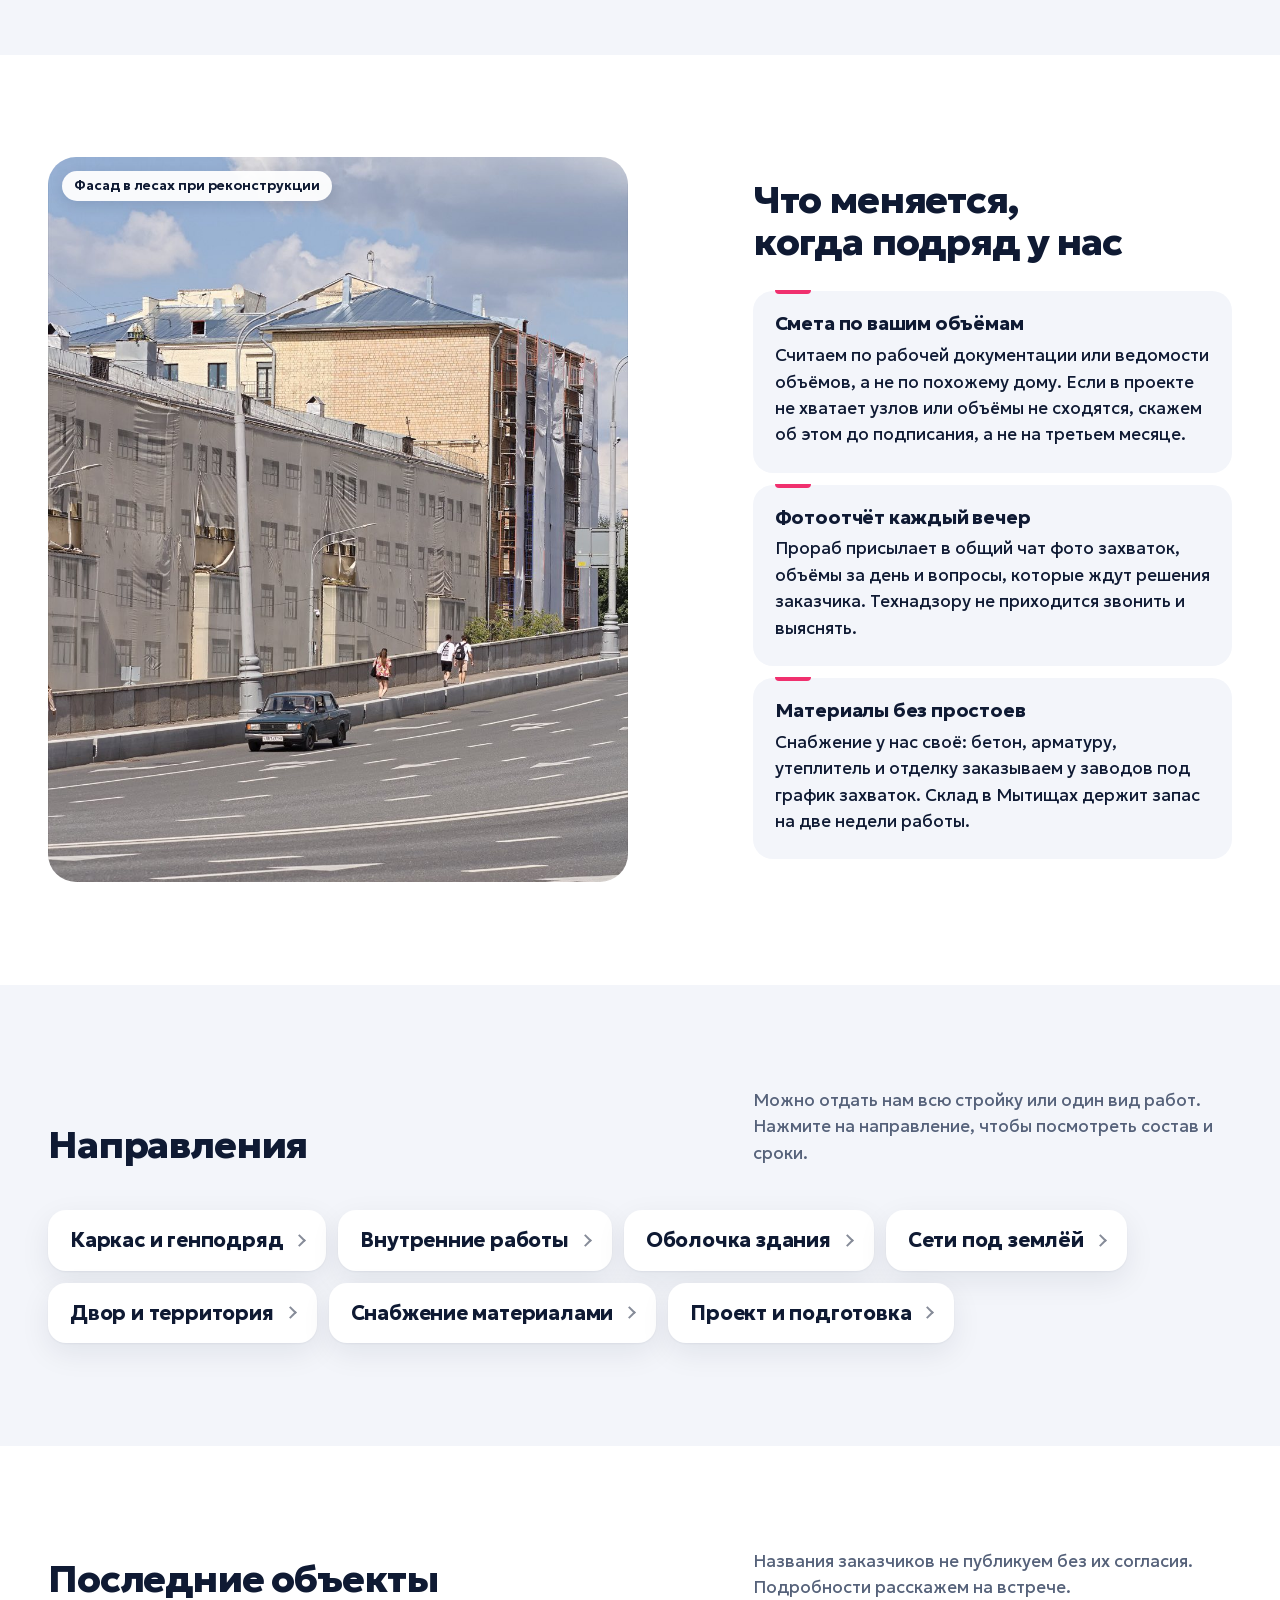
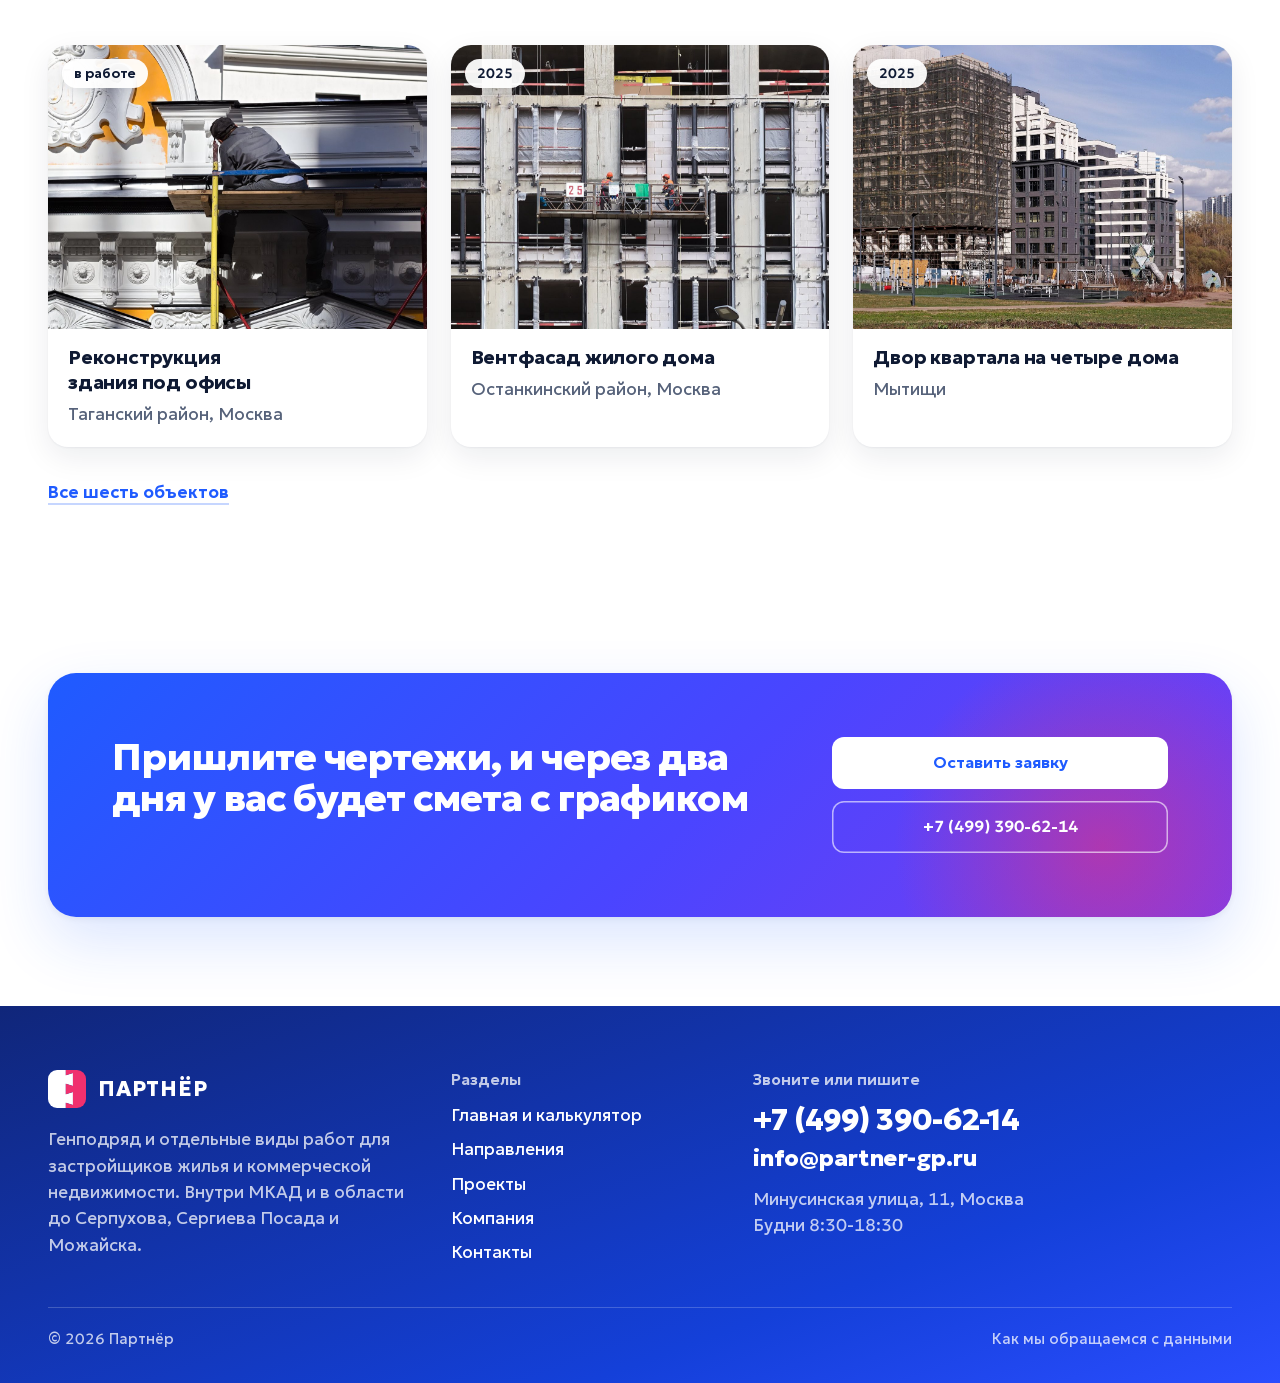
==== commit 46b26eb8: "Тест: обновить partner Co-Authored-By: Claude Opus 5.5 <noreply@anthropic.com>" ====
--- a/partner/index.html
+++ b/partner/index.html
@@ -14,19 +14,18 @@
 <meta property="og:description" content="Партнёр строит жилые дома и коммерческие здания: каркас, фасады, внутренние работы, сети, дворы. Посчитайте срок и состав бригад для своего объекта.">
 <meta property="og:url" content="https://partner-gp.ru/">
 <meta property="og:image" content="https://partner-gp.ru/og-image.jpg">
-<meta name="theme-color" content="#161616">
+<meta name="theme-color" content="#1F5BFF">
 <link rel="icon" href="favicon.svg" type="image/svg+xml">
 <link rel="icon" href="favicon-32x32.png" sizes="32x32" type="image/png">
 <link rel="apple-touch-icon" href="apple-touch-icon.png">
 <link rel="manifest" href="site.webmanifest">
-<link rel="preload" href="fonts/DelaGothicOne-cyrillic.woff2" as="font" type="font/woff2" crossorigin>
 <link rel="preload" href="fonts/Geologica-cyrillic.woff2" as="font" type="font/woff2" crossorigin>
 <link rel="stylesheet" href="styles.css">
 </head>
 <body>
 <a class="sr" href="#main">Перейти к содержанию</a>
 <header class="top"><div class="wrap">
-<a class="brand" href="index.html" aria-label="Партнёр, на главную"><svg viewBox="0 0 64 64" aria-hidden="true"><path fill="currentColor" d="M0 0H30V9L42 5V27L30 23V41L42 37V59L30 55V64H0Z"/><path fill="#FFD21F" d="M30 0H64V64H30V55L42 59V37L30 41V23L42 27V5L30 9Z"/></svg><span>ПАРТНЁР</span></a>
+<a class="brand" href="index.html" aria-label="Партнёр, на главную"><svg viewBox="0 0 64 64" aria-hidden="true"><path fill="currentColor" d="M0 0H30V9L42 5V27L30 23V41L42 37V59L30 55V64H0Z"/><path fill="#F0306E" d="M30 0H64V64H30V55L42 59V37L30 41V23L42 27V5L30 9Z"/></svg><span>ПАРТНЁР</span></a>
 <nav class="nav" aria-label="Разделы"><a href="napravleniya.html">Направления</a><a href="proekty.html">Проекты</a><a href="kompaniya.html">Компания</a><a href="kontakty.html">Контакты</a></nav>
 <a class="tel" href="tel:+74993906214">+7 (499) 390-62-14</a>
 <a class="btn" href="index.html#raschet">Рассчитать</a>
@@ -35,20 +34,22 @@
 <nav class="mnav" id="mnav" aria-label="Меню"><a href="napravleniya.html">Направления</a><a href="proekty.html">Проекты</a><a href="kompaniya.html">Компания</a><a href="kontakty.html">Контакты</a><a href="index.html#raschet">Рассчитать объект</a><a class="mtel" href="tel:+74993906214">+7 (499) 390-62-14</a></nav>
 <main id="main">
 <section class="hero">
-<figure class="hero-ph"><img src="img/hero.jpg" alt="Монолитные жилые башни в работе: бригада на верхнем перекрытии, рядом башенный кран" width="1800" height="1200" fetchpriority="high" decoding="async"></figure>
 <div class="wrap grid hero-in">
 <div class="hero-text">
 <h1 class="h1">Генподрядчик для жилых кварталов и бизнес-центров</h1>
 <p class="lead">Партнёр возводит монолитный каркас, закрывает фасады, прокладывает сети и сдаёт готовые дворы. На всех этапах работают наши бригады, а площадки разбросаны от Тушина до Бутова и дальше, до Серпухова, Сергиева Посада и Можайска.</p>
-<div class="hero-acts"><a class="btn" href="#raschet">Рассчитать объект</a><a class="btn ghost-light" href="proekty.html">Смотреть объекты</a></div>
+<div class="hero-acts"><a class="btn" href="#raschet">Рассчитать объект</a><a class="btn ghost" href="proekty.html">Смотреть объекты</a></div>
 </div>
+<div class="hero-visual">
+<figure class="hero-ph"><img src="img/hero.jpg" alt="Монолитные жилые башни в работе: бригада на верхнем перекрытии, рядом башенный кран" width="1800" height="1200" fetchpriority="high" decoding="async"></figure>
 <ul class="hero-facts">
 <li><b>83</b><span>человека в штате, бригады без посредников</span></li>
 <li><b>4</b><span>объекта одновременно, чтобы прораб успевал везде</span></li>
 <li><b>1</b><span>руководитель проекта от котлована до ввода</span></li>
 </ul>
+<p class="hero-credit">Фото: Викисклад, CC0</p>
 </div>
-<p class="hero-credit">Фото: Викисклад, CC0</p>
+</div>
 </section>
 
 <section class="sec calc-sec ruled" id="raschet"><div class="wrap grid">
@@ -99,7 +100,7 @@
 </div></section>
 </main>
 <footer class="footer"><div class="wrap grid">
-<div class="f-about"><a class="brand" href="index.html" aria-label="Партнёр, на главную" style="color:var(--on-dark);margin-bottom:18px"><svg viewBox="0 0 64 64" aria-hidden="true"><path fill="currentColor" d="M0 0H30V9L42 5V27L30 23V41L42 37V59L30 55V64H0Z"/><path fill="#FFD21F" d="M30 0H64V64H30V55L42 59V37L30 41V23L42 27V5L30 9Z"/></svg><span>ПАРТНЁР</span></a>
+<div class="f-about"><a class="brand" href="index.html" aria-label="Партнёр, на главную" style="color:var(--on-dark);margin-bottom:18px"><svg viewBox="0 0 64 64" aria-hidden="true"><path fill="currentColor" d="M0 0H30V9L42 5V27L30 23V41L42 37V59L30 55V64H0Z"/><path fill="#F0306E" d="M30 0H64V64H30V55L42 59V37L30 41V23L42 27V5L30 9Z"/></svg><span>ПАРТНЁР</span></a>
 <p class="soft" style="max-width:36ch">Генподряд и отдельные виды работ для застройщиков жилья и коммерческой недвижимости. Внутри МКАД и в области до Серпухова, Сергиева Посада и Можайска.</p></div>
 <div class="f-nav"><h2>Разделы</h2><ul><li><a href="index.html">Главная и калькулятор</a></li><li><a href="napravleniya.html">Направления</a></li><li><a href="proekty.html">Проекты</a></li><li><a href="kompaniya.html">Компания</a></li><li><a href="kontakty.html">Контакты</a></li></ul></div>
 <div class="f-call"><h2>Звоните или пишите</h2><a class="f-big" href="tel:+74993906214">+7 (499) 390-62-14</a><a class="f-big" style="font-size:clamp(1.1rem,1.8vw,1.45rem)" href="mailto:info@partner-gp.ru">info@partner-gp.ru</a>
--- a/partner/styles.css
+++ b/partner/styles.css
@@ -1,24 +1,29 @@
 /* Партнёр: общие стили всех страниц */
-@font-face{font-family:'Dela Gothic One';font-style:normal;font-weight:400;font-display:swap;src:url(fonts/DelaGothicOne-cyrillic.woff2) format('woff2');unicode-range:U+0301,U+0400-045F,U+0490-0491,U+04B0-04B1,U+2116}
-@font-face{font-family:'Dela Gothic One';font-style:normal;font-weight:400;font-display:swap;src:url(fonts/DelaGothicOne-latin.woff2) format('woff2');unicode-range:U+0000-00FF,U+0131,U+0152-0153,U+02BB-02BC,U+02C6,U+02DA,U+02DC,U+0304,U+0308,U+0329,U+2000-206F,U+20AC,U+2122,U+2191,U+2193,U+2212,U+2215,U+FEFF,U+FFFD}
-@font-face{font-family:'Geologica';font-style:normal;font-weight:300 700;font-display:swap;src:url(fonts/Geologica-cyrillic.woff2) format('woff2');unicode-range:U+0301,U+0400-045F,U+0490-0491,U+04B0-04B1,U+2116}
-@font-face{font-family:'Geologica';font-style:normal;font-weight:300 700;font-display:swap;src:url(fonts/Geologica-latin.woff2) format('woff2');unicode-range:U+0000-00FF,U+0131,U+0152-0153,U+02BB-02BC,U+02C6,U+02DA,U+02DC,U+0304,U+0308,U+0329,U+2000-206F,U+20AC,U+2122,U+2191,U+2193,U+2212,U+2215,U+FEFF,U+FFFD}
+@font-face{font-family:'Geologica';font-style:normal;font-weight:300 800;font-display:swap;src:url(fonts/Geologica-cyrillic.woff2) format('woff2');unicode-range:U+0301,U+0400-045F,U+0490-0491,U+04B0-04B1,U+2116}
+@font-face{font-family:'Geologica';font-style:normal;font-weight:300 800;font-display:swap;src:url(fonts/Geologica-latin.woff2) format('woff2');unicode-range:U+0000-00FF,U+0131,U+0152-0153,U+02BB-02BC,U+02C6,U+02DA,U+02DC,U+0304,U+0308,U+0329,U+2000-206F,U+20AC,U+2122,U+2191,U+2193,U+2212,U+2215,U+FEFF,U+FFFD}
 
 :root{
-  --concrete:#D8D8D3;
-  --concrete-deep:#C9C9C3;
-  --graphite:#161616;
-  --graphite-2:#262624;
-  --signal:#FFD21F;
-  --paper:#FFFFFF;
-  --ink:#161616;
-  --ink-soft:#4A4A46;
-  --on-dark:#ECECE6;
-  --on-dark-soft:#A9A9A2;
-  --line:rgba(22,22,22,.16);
-  --line-dark:rgba(236,236,230,.14);
-  --bad:#B3261E;
-  --display:'Dela Gothic One','Arial Black',sans-serif;
+  --bg:#FFFFFF;
+  --tint:#F3F5FA;
+  --tint-2:#E9EEFF;
+  --blue:#1F5BFF;
+  --blue-deep:#1440D9;
+  --violet:#6A3DF5;
+  --pink:#F0306E;
+  --pink-soft:#FFE6EE;
+  --ink:#0F1A33;
+  --ink-soft:#56627A;
+  --line:#E1E6F0;
+  --on-dark:#FFFFFF;
+  --on-dark-soft:rgba(255,255,255,.74);
+  --line-dark:rgba(255,255,255,.2);
+  --bad:#D3204F;
+  --grad:linear-gradient(135deg,#1F5BFF 0%,#4A45FF 55%,#7A3DF0 100%);
+  --shadow:0 1px 2px rgba(15,26,51,.05),0 10px 30px rgba(15,26,51,.08);
+  --shadow-lg:0 2px 6px rgba(15,26,51,.06),0 24px 60px rgba(31,91,255,.16);
+  --r:20px;
+  --r-lg:28px;
+  --r-btn:12px;
   --text:'Geologica',system-ui,sans-serif;
   --gut:clamp(16px,4vw,48px);
   --max:1320px;
@@ -26,69 +31,63 @@
 }
 *,*::before,*::after{box-sizing:border-box}
 html{-webkit-text-size-adjust:100%;scroll-padding-top:88px}
-body{margin:0;background:var(--concrete);color:var(--ink);font:400 17px/1.55 var(--text);-webkit-font-smoothing:antialiased;font-variant-numeric:lining-nums tabular-nums}
+body{margin:0;background:var(--bg);color:var(--ink);font:400 17px/1.55 var(--text);-webkit-font-smoothing:antialiased;font-variant-numeric:lining-nums tabular-nums}
 img,svg{display:block;max-width:100%}
 a{color:inherit;text-decoration-thickness:2px;text-underline-offset:4px}
-a:hover{text-decoration-color:var(--signal)}
-::selection{background:var(--signal);color:var(--graphite)}
-:focus-visible{outline:3px solid var(--graphite);outline-offset:3px;box-shadow:0 0 0 6px var(--signal)}
-.dark :focus-visible,.footer :focus-visible{outline-color:var(--signal);box-shadow:none}
+a:hover{text-decoration-color:var(--blue)}
+::selection{background:var(--blue);color:#fff}
+:focus-visible{outline:3px solid var(--blue);outline-offset:3px;border-radius:6px}
+.footer :focus-visible,.callout :focus-visible,.result :focus-visible{outline-color:#fff}
 button,input,select,textarea{font:inherit;color:inherit}
 p{margin:0 0 1em}
 ul{margin:0;padding:0;list-style:none}
-h1,h2,h3{margin:0;font-weight:400;text-wrap:balance}
+h1,h2,h3{margin:0;font-weight:800;text-wrap:balance}
 .sr{position:absolute;width:1px;height:1px;overflow:hidden;clip:rect(0 0 0 0);white-space:nowrap}
-html{scrollbar-color:var(--graphite) var(--concrete-deep)}
 
 /* сетка */
 .wrap{width:100%;max-width:var(--max);margin:0 auto;padding-left:var(--gut);padding-right:var(--gut)}
 .grid{display:grid;grid-template-columns:repeat(12,minmax(0,1fr));column-gap:24px}
 .ruled{position:relative}
-.ruled::before{content:"";position:absolute;inset:0 var(--gut);pointer-events:none;
-  background-image:linear-gradient(to right,var(--line) 1px,transparent 1px);
-  background-size:calc((100% - 1px)/12) 100%;border-right:1px solid var(--line);z-index:0}
-.ruled>*{position:relative;z-index:1}
-.dark.ruled::before{background-image:linear-gradient(to right,var(--line-dark) 1px,transparent 1px);border-right-color:var(--line-dark)}
-@media (max-width:860px){.ruled::before{background-size:calc((100% - 1px)/4) 100%}.grid{column-gap:16px}}
+@media (max-width:860px){.grid{column-gap:16px}}
 
 /* типографика */
-.h1{font:400 clamp(2.3rem,5.4vw,4.9rem)/1.02 var(--display);letter-spacing:-.02em}
-.h2{font:400 clamp(1.8rem,3.4vw,3rem)/1.06 var(--display);letter-spacing:-.015em}
-.h3{font:600 1.3rem/1.25 var(--text)}
-.lead{font-size:clamp(1.05rem,1.4vw,1.25rem);line-height:1.5;max-width:56ch}
+.h1{font:800 clamp(2.2rem,4.6vw,4rem)/1.04 var(--text);letter-spacing:-.035em}
+.h2{font:800 clamp(1.75rem,3vw,2.6rem)/1.08 var(--text);letter-spacing:-.03em}
+.h3{font:700 1.2rem/1.3 var(--text);letter-spacing:-.01em}
+.lead{font-size:clamp(1.05rem,1.35vw,1.22rem);line-height:1.55;max-width:56ch;color:var(--ink-soft)}
 .soft{color:var(--ink-soft)}
-.dark{background:var(--graphite);color:var(--on-dark)}
-.dark .soft{color:var(--on-dark-soft)}
-.num{font-family:var(--display);font-weight:400;letter-spacing:-.02em}
+.dark{background:var(--tint)}
+.num{font-family:var(--text);font-weight:800;letter-spacing:-.03em}
 
 /* кнопки */
-.btn{display:inline-flex;align-items:center;justify-content:center;gap:10px;min-height:52px;padding:0 26px;border:2px solid var(--graphite);
-  background:var(--signal);color:var(--graphite);font-weight:600;font-size:1rem;text-decoration:none;cursor:pointer;border-radius:0;
-  transition:background .2s,color .2s}
-.btn:hover{background:var(--graphite);color:var(--signal)}
-.btn.ghost{background:transparent}
-.btn.ghost:hover{background:var(--graphite);color:var(--on-dark)}
-.dark .btn.ghost{border-color:var(--on-dark);color:var(--on-dark)}
-.dark .btn.ghost:hover{background:var(--on-dark);color:var(--graphite)}
-.btn[disabled]{opacity:.45;cursor:not-allowed}
+.btn{display:inline-flex;align-items:center;justify-content:center;gap:10px;min-height:52px;padding:0 26px;border:0;
+  background:var(--blue);color:#fff;font-weight:600;font-size:1rem;text-decoration:none;cursor:pointer;border-radius:var(--r-btn);
+  box-shadow:0 6px 18px rgba(31,91,255,.28);transition:background .2s,box-shadow .2s,transform .2s}
+.btn:hover{background:var(--blue-deep);box-shadow:0 8px 24px rgba(31,91,255,.36)}
+.btn:active{transform:translateY(1px)}
+.btn.ghost,.btn.ghost-light{background:#fff;color:var(--blue);box-shadow:inset 0 0 0 1.5px var(--line)}
+.btn.ghost:hover,.btn.ghost-light:hover{background:var(--tint-2);box-shadow:inset 0 0 0 1.5px var(--blue)}
+.btn[disabled]{opacity:.45;cursor:not-allowed;box-shadow:none}
 .btn svg{width:20px;height:20px}
-.link{font-weight:600;text-decoration:underline;text-decoration-color:var(--signal);text-decoration-thickness:3px}
-.link:hover{text-decoration-color:currentColor}
+.link{font-weight:600;color:var(--blue);text-decoration:none;border-bottom:2px solid rgba(31,91,255,.25)}
+.link:hover{border-bottom-color:var(--blue)}
 
 /* шапка */
-.top{position:sticky;top:0;z-index:40;background:var(--concrete);border-bottom:2px solid var(--graphite)}
-.top .wrap{display:flex;align-items:center;gap:28px;min-height:72px}
-.brand{display:flex;align-items:center;gap:12px;text-decoration:none;flex:none}
-.brand svg{width:38px;height:38px}
-.brand span{font:400 1.32rem/1 var(--display);letter-spacing:.02em}
+.top{position:sticky;top:0;z-index:40;background:rgba(255,255,255,.92);backdrop-filter:saturate(1.6) blur(12px);-webkit-backdrop-filter:saturate(1.6) blur(12px);border-bottom:1px solid transparent;transition:box-shadow .25s,border-color .25s}
+.top.is-scrolled{box-shadow:0 6px 24px rgba(15,26,51,.08);border-bottom-color:var(--line)}
+.top .wrap{display:flex;align-items:center;gap:24px;min-height:72px}
+.brand{display:flex;align-items:center;gap:12px;text-decoration:none;flex:none;color:var(--blue)}
+.brand svg{width:38px;height:38px;border-radius:9px}
+.brand span{font:800 1.3rem/1 var(--text);letter-spacing:.04em;color:var(--ink)}
 .nav{display:flex;gap:4px;margin-left:auto}
-.nav a{display:block;padding:10px 14px;text-decoration:none;font-weight:500;border-bottom:4px solid transparent;margin-bottom:-4px}
-.nav a:hover{border-bottom-color:var(--graphite)}
-.nav a[aria-current="page"]{border-bottom-color:var(--signal);background:var(--graphite);color:var(--signal)}
+.nav a{display:block;padding:9px 14px;text-decoration:none;font-weight:500;border-radius:10px;transition:background .15s,color .15s}
+.nav a:hover{background:var(--tint);color:var(--blue)}
+.nav a[aria-current="page"]{background:var(--tint-2);color:var(--blue)}
 .tel{font-weight:600;text-decoration:none;white-space:nowrap}
-.top .btn{min-height:44px;padding:0 18px}
-.burger{display:none;width:48px;height:48px;border:2px solid var(--graphite);background:transparent;cursor:pointer;margin-left:auto;padding:0}
-.burger i{display:block;width:22px;height:2px;background:var(--graphite);margin:5px auto;transition:transform .25s var(--ease),opacity .2s}
+.tel:hover{color:var(--blue)}
+.top .btn{min-height:44px;padding:0 18px;box-shadow:none}
+.burger{display:none;width:46px;height:46px;border:0;border-radius:12px;background:var(--tint);cursor:pointer;margin-left:auto;padding:0}
+.burger i{display:block;width:20px;height:2px;border-radius:2px;background:var(--ink);margin:5px auto;transition:transform .25s var(--ease),opacity .2s}
 .burger[aria-expanded="true"] i:nth-child(1){transform:translateY(7px) rotate(45deg)}
 .burger[aria-expanded="true"] i:nth-child(2){opacity:0}
 .burger[aria-expanded="true"] i:nth-child(3){transform:translateY(-7px) rotate(-45deg)}
@@ -97,202 +96,202 @@
 @media (max-width:900px){
   .nav,.top .btn{display:none}
   .burger{display:block}
-  .mnav{display:block;position:fixed;inset:74px 0 auto;background:var(--graphite);color:var(--on-dark);padding:8px var(--gut) 28px;
-    transform:translateY(-12px);opacity:0;visibility:hidden;transition:opacity .2s,transform .3s var(--ease),visibility 0s .3s;z-index:39;border-bottom:4px solid var(--signal)}
+  .mnav{display:block;position:fixed;inset:72px 0 auto;background:#fff;padding:8px var(--gut) 28px;box-shadow:0 24px 40px rgba(15,26,51,.14);border-radius:0 0 24px 24px;
+    transform:translateY(-12px);opacity:0;visibility:hidden;transition:opacity .2s,transform .3s var(--ease),visibility 0s .3s;z-index:39}
   .mnav[data-open="true"]{transform:none;opacity:1;visibility:visible;transition:opacity .2s,transform .3s var(--ease)}
-  .mnav a{display:block;padding:14px 0;border-bottom:1px solid var(--line-dark);text-decoration:none;font:400 1.4rem/1.2 var(--display)}
-  .mnav a[aria-current="page"]{color:var(--signal)}
-  .mnav .mtel{font:600 1.1rem var(--text);border:0;padding-top:20px}
+  .mnav a{display:block;padding:14px 0;border-bottom:1px solid var(--line);text-decoration:none;font:700 1.3rem/1.2 var(--text)}
+  .mnav a[aria-current="page"]{color:var(--blue)}
+  .mnav .mtel{font:600 1.1rem var(--text);border:0;padding-top:20px;color:var(--blue)}
 }
 
 /* подвал */
-.footer{background:var(--graphite);color:var(--on-dark);padding:56px 0 32px;border-top:6px solid var(--signal)}
+.footer{background:linear-gradient(160deg,#10267A 0%,#1440D9 70%,#2A4DFF 100%);color:var(--on-dark);padding:64px 0 32px;margin-top:0}
 .footer .grid{row-gap:32px}
-.footer .brand span{color:var(--on-dark)}
+.footer .brand{color:#fff}
+.footer .brand span{color:#fff}
 .footer .soft{color:var(--on-dark-soft)}
 .f-about{grid-column:span 4}
 .f-nav{grid-column:span 3}
 .f-call{grid-column:span 5}
-.footer h2{font:600 1rem/1.3 var(--text);color:var(--on-dark-soft);margin:0 0 12px}
+.footer h2{font:600 .95rem/1.3 var(--text);color:var(--on-dark-soft);margin:0 0 12px}
 .footer li{margin-bottom:8px}
 .footer a{text-decoration:none}
-.footer a:hover{color:var(--signal)}
-.f-big{font:400 clamp(1.4rem,2.4vw,2rem)/1.15 var(--display);display:block;margin-bottom:8px}
+.footer a:hover{text-decoration:underline;text-decoration-color:var(--pink)}
+.f-big{font:800 clamp(1.4rem,2.4vw,2rem)/1.15 var(--text);letter-spacing:-.02em;display:block;margin-bottom:8px}
 .f-bottom{grid-column:1/-1;display:flex;flex-wrap:wrap;gap:12px 32px;justify-content:space-between;border-top:1px solid var(--line-dark);padding-top:20px;color:var(--on-dark-soft);font-size:.92rem}
 @media (max-width:860px){.f-about,.f-nav,.f-call{grid-column:1/-1}}
 
-/* фото в стиле сайта */
-.photo{position:relative;margin:0;background:var(--graphite);overflow:hidden}
-.photo img{width:100%;height:100%;object-fit:cover;filter:grayscale(1) contrast(1.12) brightness(1.03)}
-.plate{position:absolute;left:0;bottom:0;background:var(--signal);color:var(--graphite);padding:10px 16px;font-weight:600;font-size:.95rem;max-width:85%;line-height:1.3}
+/* фото */
+.photo{position:relative;margin:0;background:var(--tint-2);overflow:hidden;border-radius:var(--r)}
+.photo img{width:100%;height:100%;object-fit:cover}
+.plate{position:absolute;left:14px;top:14px;background:rgba(255,255,255,.94);color:var(--ink);padding:6px 12px;font-weight:600;font-size:.85rem;max-width:calc(100% - 28px);line-height:1.3;border-radius:999px;box-shadow:0 4px 14px rgba(15,26,51,.12)}
 .credit{font-size:.8rem;color:var(--ink-soft);margin-top:8px}
-.dark .credit{color:var(--on-dark-soft)}
 
 /* общие секции */
-.sec{padding:clamp(56px,8vw,112px) 0}
-.sec-head{grid-column:1/-1;display:grid;grid-template-columns:repeat(12,minmax(0,1fr));column-gap:24px;align-items:end;margin-bottom:clamp(28px,4vw,48px)}
+.sec{padding:clamp(56px,8vw,104px) 0}
+.sec-head{grid-column:1/-1;display:grid;grid-template-columns:repeat(12,minmax(0,1fr));column-gap:24px;align-items:end;margin-bottom:clamp(28px,4vw,44px)}
 .sec-head .h2,.sec-head .h1{grid-column:1/span 7}
 .sec-head p{grid-column:8/-1;margin:0}
-@media (max-width:860px){.sec-head{grid-template-columns:1fr;row-gap:16px}.sec-head .h2,.sec-head .h1,.sec-head p{grid-column:1}}
-.page-head{padding:clamp(40px,6vw,80px) 0 clamp(28px,4vw,48px);border-bottom:2px solid var(--graphite)}
-
-/* калькулятор */
-.hero{position:relative;min-height:min(88vh,860px);display:flex;flex-direction:column;justify-content:flex-end;background:var(--graphite);color:var(--on-dark);overflow:hidden}
-.hero-ph{position:absolute;inset:0;margin:0}
-.hero-ph img{width:100%;height:100%;object-fit:cover;object-position:50% 35%;filter:grayscale(1) contrast(1.15) brightness(.92)}
-.hero::after{content:"";position:absolute;inset:0;z-index:1;pointer-events:none;
-  background:linear-gradient(to top,rgba(22,22,22,.96) 0%,rgba(22,22,22,.78) 34%,rgba(22,22,22,.28) 64%,rgba(22,22,22,.05) 100%),
-             linear-gradient(to right,rgba(22,22,22,.55) 0%,rgba(22,22,22,0) 60%)}
-.hero-in{position:relative;z-index:2;padding-top:clamp(96px,14vh,200px);padding-bottom:clamp(28px,3.5vw,48px);row-gap:clamp(32px,4.5vh,56px);align-items:end}
-.hero-text{grid-column:1/span 9}
-.hero .h1{font-size:clamp(2.3rem,min(5vw,8.4vh),4.6rem);margin-bottom:22px;max-width:15ch}
-.hero .lead{color:var(--on-dark);max-width:60ch;margin-bottom:28px}
+@media (max-width:860px){.sec-head{grid-template-columns:1fr;row-gap:14px}.sec-head .h2,.sec-head .h1,.sec-head p{grid-column:1}}
+.page-head{padding:clamp(40px,6vw,76px) 0 clamp(28px,4vw,44px);background:radial-gradient(900px 320px at 85% 0%,rgba(122,61,240,.10),transparent 70%),radial-gradient(800px 300px at 10% 100%,rgba(31,91,255,.10),transparent 70%),var(--tint)}
+
+/* первый экран */
+.hero{position:relative;padding:clamp(28px,4vw,56px) 0 clamp(56px,7vw,96px);background:radial-gradient(1000px 520px at 92% 8%,rgba(122,61,240,.13),transparent 65%),radial-gradient(900px 480px at 0% 100%,rgba(31,91,255,.10),transparent 60%),linear-gradient(#F6F8FD,#fff)}
+.hero-in{align-items:center;row-gap:40px}
+.hero-text{grid-column:1/span 6}
+.hero .h1{margin-bottom:22px;max-width:14ch}
+.hero .lead{margin-bottom:30px}
 .hero-acts{display:flex;flex-wrap:wrap;gap:12px}
-.hero .btn{border-color:var(--signal)}
-.hero .btn:hover{background:var(--on-dark);border-color:var(--on-dark);color:var(--graphite)}
-.hero .btn.ghost-light{background:transparent;border-color:var(--on-dark);color:var(--on-dark)}
-.hero-facts{grid-column:1/-1;list-style:none;margin:0;padding:0;display:grid;grid-template-columns:repeat(3,minmax(0,1fr));column-gap:24px;border-top:2px solid var(--signal)}
-.hero-facts li{display:flex;align-items:baseline;gap:16px;padding-top:20px}
-.hero-facts b{font:400 clamp(2.2rem,3.6vw,3.3rem)/1 var(--display);color:var(--signal);flex:none}
-.hero-facts span{font-size:.97rem;line-height:1.35;color:var(--on-dark-soft);max-width:24ch}
-.hero-credit{position:absolute;right:var(--gut);top:14px;z-index:2;margin:0;font-size:.75rem;color:rgba(236,236,230,.65)}
+.hero-visual{grid-column:7/-1;position:relative;padding:28px 0 36px 28px}
+.hero-ph{margin:0;border-radius:var(--r-lg);overflow:hidden;aspect-ratio:5/4;box-shadow:var(--shadow-lg)}
+.hero-ph img{width:100%;height:100%;object-fit:cover;object-position:40% 45%}
+.hero-facts{list-style:none;margin:0;padding:0}
+.hero-facts li{position:absolute;display:flex;align-items:center;gap:14px;background:#fff;border-radius:18px;padding:14px 18px 14px 14px;box-shadow:0 12px 36px rgba(15,26,51,.16);max-width:270px;animation:float-in .7s var(--ease) both}
+.hero-facts b{flex:none;display:grid;place-items:center;min-width:56px;height:56px;padding:0 8px;border-radius:14px;font:800 1.7rem/1 var(--text);letter-spacing:-.03em;color:#fff;background:var(--grad)}
+.hero-facts li:nth-child(2) b{background:var(--pink)}
+.hero-facts span{font-size:.92rem;line-height:1.3;font-weight:500}
+.hero-facts li:nth-child(1){left:0;top:0;animation-delay:.15s}
+.hero-facts li:nth-child(2){right:-14px;top:42%;animation-delay:.3s}
+.hero-facts li:nth-child(3){left:0;bottom:0;animation-delay:.45s}
+@keyframes float-in{from{opacity:0;transform:translateY(14px)}to{opacity:1;transform:none}}
+.hero-credit{position:absolute;right:14px;bottom:46px;margin:0;font-size:.72rem;color:rgba(255,255,255,.85);text-shadow:0 1px 3px rgba(0,0,0,.5)}
+@media (max-width:1100px){.hero-text{grid-column:1/span 7}.hero-visual{grid-column:8/-1;padding-left:0}.hero-facts li{max-width:230px}}
 @media (max-width:860px){
-  .hero{min-height:0;display:block}
-  .hero::after{display:none}
-  .hero-ph{position:relative;aspect-ratio:4/3}
-  .hero-ph img{object-position:50% 50%}
-  .hero-ph::after{content:"";position:absolute;inset:auto 0 0;height:40%;background:linear-gradient(to top,var(--graphite),rgba(22,22,22,0))}
-  .hero-in{padding-top:8px}
-  .hero-facts b{min-width:2.1ch}
-  .hero-text{grid-column:1/-1}
-  .hero-facts{grid-template-columns:1fr;row-gap:0}
-  .hero-facts li{padding:14px 0;border-bottom:1px solid var(--line-dark)}
-  .hero-facts li:last-child{border-bottom:0;padding-bottom:0}
+  .hero-text,.hero-visual{grid-column:1/-1}
+  .hero-visual{padding:0}
+  .hero-ph{aspect-ratio:4/3}
+  .hero-facts{display:grid;gap:10px;margin-top:-28px;position:relative;padding:0 12px}
+  .hero-facts li{position:static;max-width:none;animation:none}
+  .hero-credit{bottom:auto;top:12px}
   .hero-acts .btn{flex:1 1 220px}
 }
-.calc-sec{scroll-margin-top:60px}
-.calc{grid-column:1/-1;display:grid;grid-template-columns:minmax(0,1fr) minmax(0,1fr);background:var(--graphite);color:var(--on-dark)}
-.calc-in{padding:clamp(20px,3vw,36px)}
+
+/* калькулятор */
+.calc-sec{background:var(--tint);scroll-margin-top:60px}
+.calc{grid-column:1/-1;display:grid;grid-template-columns:minmax(0,1.1fr) minmax(0,1fr);background:#fff;border-radius:var(--r-lg);box-shadow:var(--shadow);overflow:hidden}
+.calc-in{padding:clamp(22px,3vw,40px)}
 .calc fieldset{border:0;margin:0 0 26px;padding:0;min-width:0}
-.calc legend{font-weight:600;margin-bottom:12px;padding:0;font-size:1rem}
-.works{display:grid;grid-template-columns:repeat(2,minmax(0,1fr));gap:6px}
+.calc legend{font-weight:700;margin-bottom:12px;padding:0;font-size:1.02rem}
+.works{display:flex;flex-wrap:wrap;gap:8px}
 .work{position:relative}
-.work input{position:absolute;opacity:0;inset:0;width:100%;height:100%;margin:0;cursor:pointer}
-.work span{display:flex;align-items:center;gap:12px;min-height:50px;padding:10px 14px;border:1px solid var(--line-dark);background:var(--graphite-2);transition:background .15s,color .15s,border-color .15s;line-height:1.25;font-size:.97rem}
-.work span::before{content:"";flex:none;width:18px;height:18px;border:2px solid var(--on-dark-soft)}
-.work input:checked+span{background:var(--signal);color:var(--graphite);border-color:var(--signal)}
-.work input:checked+span::before{border-color:var(--graphite);background:var(--graphite);box-shadow:inset 0 0 0 3px var(--signal)}
-.work input:focus-visible+span{outline:3px solid var(--signal);outline-offset:2px}
-.work:hover span{border-color:var(--on-dark)}
-.seg{display:grid;grid-template-columns:repeat(3,1fr);border:1px solid var(--line-dark)}
+.work input{position:absolute;opacity:0;inset:0;width:100%;height:100%;margin:0;cursor:pointer;z-index:1}
+.work span{display:flex;align-items:center;gap:10px;min-height:46px;padding:9px 16px 9px 12px;border-radius:999px;background:var(--tint);box-shadow:inset 0 0 0 1.5px transparent;transition:background .15s,color .15s,box-shadow .15s;line-height:1.2;font-size:.95rem;font-weight:500}
+.work span::before{content:"";flex:none;width:20px;height:20px;border-radius:50%;background:#fff;box-shadow:inset 0 0 0 1.5px #C5CDDE}
+.work:hover span{box-shadow:inset 0 0 0 1.5px var(--blue)}
+.work input:checked+span{background:var(--blue);color:#fff}
+.work input:checked+span::before{background:#fff url("data:image/svg+xml,%3Csvg xmlns='http://www.w3.org/2000/svg' viewBox='0 0 20 20'%3E%3Cpath d='M5 10.5l3.2 3.2L15 7' fill='none' stroke='%231F5BFF' stroke-width='2.4' stroke-linecap='round' stroke-linejoin='round'/%3E%3C/svg%3E") center/100% no-repeat;box-shadow:none}
+.work input:focus-visible+span{outline:3px solid var(--blue);outline-offset:2px}
+.seg{display:grid;grid-template-columns:repeat(3,1fr);gap:4px;background:var(--tint);padding:4px;border-radius:14px}
 .seg label{position:relative}
 .seg input{position:absolute;opacity:0;inset:0;margin:0;cursor:pointer;width:100%;height:100%}
-.seg span{display:flex;align-items:center;justify-content:center;text-align:center;min-height:50px;padding:6px 8px;font-size:.95rem;line-height:1.2}
-.seg label+label span{border-left:1px solid var(--line-dark)}
-.seg input:checked+span{background:var(--on-dark);color:var(--graphite);font-weight:600}
-.seg input:focus-visible+span{outline:3px solid var(--signal);outline-offset:-3px}
+.seg span{display:flex;align-items:center;justify-content:center;text-align:center;min-height:44px;padding:6px 8px;font-size:.93rem;line-height:1.2;border-radius:10px;font-weight:500;transition:background .15s,color .15s}
+.seg input:checked+span{background:#fff;color:var(--blue);font-weight:700;box-shadow:0 2px 8px rgba(15,26,51,.1)}
+.seg input:focus-visible+span{outline:3px solid var(--blue);outline-offset:-3px}
 .area-row{display:flex;align-items:center;gap:16px}
-.area-row input[type=range]{flex:1;accent-color:var(--signal);height:28px;min-width:0}
+.area-row input[type=range]{flex:1;accent-color:var(--blue);height:28px;min-width:0}
 .area-num{display:flex;align-items:baseline;gap:6px;flex:none}
-.area-num input{width:7.2em;background:var(--graphite-2);border:1px solid var(--line-dark);color:var(--on-dark);padding:10px 10px;font-weight:600;text-align:right;border-radius:0}
-.area-num small{color:var(--on-dark-soft)}
-.result{background:var(--signal);color:var(--graphite);padding:clamp(24px,3vw,36px) clamp(20px,3vw,36px) 28px;position:relative;display:flex;flex-direction:column}
+.area-num input{width:7.2em;background:var(--tint);border:1.5px solid transparent;color:var(--ink);padding:10px 12px;font-weight:700;text-align:right;border-radius:12px}
+.area-num input:focus{outline:none;border-color:var(--blue);background:#fff}
+.area-num small{color:var(--ink-soft)}
+.result{background:var(--grad);color:#fff;padding:clamp(24px,3vw,40px);position:relative;display:flex;flex-direction:column;overflow:hidden}
+.result::before{content:"";position:absolute;right:-120px;top:-120px;width:320px;height:320px;border-radius:50%;background:radial-gradient(circle,rgba(240,48,110,.45),transparent 70%);pointer-events:none}
+.result>*{position:relative}
 .result-body{flex:1}
-.result::before{content:"";position:absolute;left:0;top:0;bottom:0;width:12px;background:repeating-linear-gradient(-45deg,var(--graphite) 0 10px,var(--signal) 10px 20px)}
-.result{padding-left:calc(clamp(20px,3vw,36px) + 12px)}
-.res-top{display:grid;grid-template-columns:repeat(3,minmax(0,1fr));gap:16px;border-bottom:2px solid var(--graphite);padding-bottom:18px;margin-bottom:16px}
-.res-top b{display:block;font:400 clamp(1.5rem,2.1vw,2rem)/1.05 var(--display);letter-spacing:-.02em;margin-bottom:8px;white-space:nowrap}
-.res-top span{font-size:.92rem;line-height:1.3;display:block}
-.bars li{display:grid;grid-template-columns:minmax(0,11em) 1fr auto;gap:12px;align-items:center;padding:5px 0;font-size:.93rem}
-.bars i{display:block;height:12px;background:var(--graphite);transform-origin:left;transition:transform .45s var(--ease)}
-.bars em{font-style:normal;font-weight:600;white-space:nowrap}
-.res-foot{display:flex;flex-wrap:wrap;gap:16px;align-items:center;justify-content:space-between;margin-top:20px}
-.res-foot p{margin:0;font-size:.9rem;max-width:34ch}
-.result .btn{background:var(--graphite);color:var(--signal)}
-.result .btn:hover{background:var(--paper);color:var(--graphite)}
+.res-top{display:grid;grid-template-columns:repeat(3,minmax(0,1fr));gap:16px;border-bottom:1px solid rgba(255,255,255,.25);padding-bottom:20px;margin-bottom:18px}
+.res-top b{display:block;font:800 clamp(1.6rem,2.3vw,2.2rem)/1.05 var(--text);letter-spacing:-.03em;margin-bottom:8px;white-space:nowrap}
+.res-top span{font-size:.9rem;line-height:1.3;display:block;color:rgba(255,255,255,.8)}
+.bars li{display:grid;grid-template-columns:minmax(0,11em) 1fr auto;gap:12px;align-items:center;padding:6px 0;font-size:.92rem}
+.bars i{display:block;height:10px;border-radius:6px;background:#fff;transform-origin:left;transition:transform .45s var(--ease)}
+.bars em{font-style:normal;font-weight:700;white-space:nowrap}
+.res-foot{display:flex;flex-wrap:wrap;gap:16px;align-items:center;justify-content:space-between;margin-top:22px}
+.res-foot p{margin:0;font-size:.88rem;max-width:34ch;color:rgba(255,255,255,.8)}
+.result .btn{background:#fff;color:var(--blue);box-shadow:0 8px 24px rgba(10,20,80,.25)}
+.result .btn:hover{background:var(--pink);color:#fff}
 .res-empty{font-weight:600;margin:0}
-@media (max-width:1100px){.calc{grid-template-columns:1fr}.result{padding-left:clamp(20px,3vw,36px);padding-top:calc(clamp(24px,3vw,36px) + 12px)}.result::before{top:0;bottom:auto;right:0;width:auto;height:12px}}
-@media (max-width:560px){.works{grid-template-columns:1fr}.res-top{grid-template-columns:1fr 1fr}.res-top div:last-child{grid-column:1/-1}.bars li{grid-template-columns:1fr auto}.bars i{grid-column:1/-1;grid-row:2}}
+@media (max-width:1100px){.calc{grid-template-columns:1fr}}
+@media (max-width:560px){.res-top{grid-template-columns:1fr 1fr}.res-top div:last-child{grid-column:1/-1}.bars li{grid-template-columns:1fr auto}.bars i{grid-column:1/-1;grid-row:2}}
 
 /* главная: польза */
-.use .photo{grid-column:1/span 6;aspect-ratio:4/5}
+.use .photo{grid-column:1/span 6;aspect-ratio:4/5;border-radius:var(--r-lg)}
 .use-list{grid-column:8/-1;align-self:center}
-.use-list .h2{margin-bottom:32px}
-.use-list li{border-top:2px solid var(--graphite);padding:20px 0 6px}
-.use-list li:last-child{border-bottom:2px solid var(--graphite)}
-.use-list h3{margin-bottom:8px}
+.use-list .h2{margin-bottom:28px}
+.use-list ul{display:grid;gap:12px}
+.use-list li{background:var(--tint);border-radius:var(--r);padding:20px 22px 8px;position:relative}
+.use-list li::before{content:"";position:absolute;left:22px;top:-1px;width:36px;height:4px;border-radius:0 0 4px 4px;background:var(--pink)}
+.use-list h3{margin-bottom:6px}
 @media (max-width:860px){.use .photo{grid-column:1/-1;aspect-ratio:4/3}.use-list{grid-column:1/-1;margin-top:32px}}
 
-/* главная: табло направлений */
-.board{grid-column:1/-1;font:400 clamp(1.7rem,4.4vw,4rem)/1.12 var(--display);letter-spacing:-.02em}
-.board a{text-decoration:none;display:inline}
-.board a:hover{background:var(--signal);box-shadow:0 0 0 6px var(--signal)}
-.board .sq{display:inline-block;width:.42em;height:.42em;background:var(--signal);margin:0 .28em .1em;vertical-align:middle}
-.dark .board a:hover{color:var(--graphite)}
+/* главная: направления плитками */
+.board{grid-column:1/-1;display:flex;flex-wrap:wrap;gap:12px;margin:0}
+.board a{display:inline-flex;align-items:center;gap:12px;text-decoration:none;background:#fff;border-radius:18px;padding:18px 22px;font:700 clamp(1.05rem,1.6vw,1.35rem)/1.2 var(--text);letter-spacing:-.01em;box-shadow:var(--shadow);transition:background .2s,color .2s,transform .2s}
+.board a::after{content:"";width:9px;height:9px;border-right:2px solid currentColor;border-top:2px solid currentColor;transform:rotate(45deg);opacity:.5}
+.board a:hover{background:var(--blue);color:#fff;transform:translateY(-2px)}
+.board .sq{display:none}
 
 /* главная: последние проекты */
 .recent{grid-column:1/-1;display:grid;grid-template-columns:repeat(3,minmax(0,1fr));gap:24px}
-.recent a{text-decoration:none;display:block}
-.recent .photo{aspect-ratio:4/3;margin-bottom:14px}
+.recent a{text-decoration:none;display:block;background:#fff;border-radius:var(--r);box-shadow:var(--shadow);overflow:hidden;padding-bottom:20px;transition:transform .2s,box-shadow .2s}
+.recent a:hover{transform:translateY(-3px);box-shadow:var(--shadow-lg)}
+.recent a>*:not(figure){padding:0 20px}
+.recent .photo{aspect-ratio:4/3;margin-bottom:16px;border-radius:0}
 .recent h3{margin-bottom:6px}
-.recent a:hover h3{text-decoration:underline;text-decoration-color:var(--signal);text-decoration-thickness:3px}
+.recent .soft{margin:0}
 .all-link{grid-column:1/-1;margin-top:32px}
 @media (max-width:860px){.recent{grid-template-columns:1fr}}
 
-/* жёлтая полоса призыва */
-.callout{background:var(--signal);border-top:2px solid var(--graphite);border-bottom:2px solid var(--graphite);padding:clamp(48px,6vw,80px) 0}
-.callout .h2{grid-column:1/span 8}
+/* полоса призыва */
+.callout{padding:clamp(24px,4vw,48px) 0 clamp(56px,7vw,96px)}
+.callout .wrap{max-width:calc(var(--max) - 2 * var(--gut));padding:clamp(28px,5vw,64px);background:var(--grad);border-radius:var(--r-lg);color:#fff;position:relative;overflow:hidden;box-shadow:var(--shadow-lg);margin:0 auto;width:calc(100% - 2 * var(--gut))}
+.callout .wrap::before{content:"";position:absolute;right:-80px;bottom:-140px;width:420px;height:420px;border-radius:50%;background:radial-gradient(circle,rgba(240,48,110,.5),transparent 70%)}
+.callout .wrap>*{position:relative}
+.callout .h2{grid-column:1/span 8;color:#fff}
 .callout .acts{grid-column:9/-1;display:flex;flex-direction:column;gap:12px;align-self:end}
-.callout .btn{background:var(--graphite);color:var(--signal)}
-.callout .btn:hover{background:var(--paper);color:var(--graphite)}
-.callout .btn.ghost{background:transparent;color:var(--graphite)}
-.callout .btn.ghost:hover{background:var(--graphite);color:var(--signal)}
+.callout .btn{background:#fff;color:var(--blue);box-shadow:none}
+.callout .btn:hover{background:var(--pink);color:#fff}
+.callout .btn.ghost{background:transparent;color:#fff;box-shadow:inset 0 0 0 1.5px rgba(255,255,255,.6)}
+.callout .btn.ghost:hover{background:rgba(255,255,255,.12)}
 @media (max-width:860px){.callout .h2,.callout .acts{grid-column:1/-1}.callout .acts{margin-top:28px}}
 
 /* направления: лента */
-.ribbon{grid-column:1/-1;display:grid;grid-template-columns:repeat(7,minmax(0,1fr));border:2px solid var(--graphite);background:var(--paper)}
-@media (max-width:1100px){.ribbon{display:flex;overflow-x:auto;scrollbar-width:thin;scroll-snap-type:x proximity}.ribbon button{flex:0 0 auto;width:min(40vw,210px)}}
-.ribbon button{min-width:0;min-height:112px;display:flex;flex-direction:column;justify-content:space-between;text-align:left;background:transparent;border:0;border-right:1px solid var(--graphite);padding:16px 18px 18px;cursor:pointer;scroll-snap-align:start;transition:background .15s}
-.ribbon button:last-child{border-right:0}
-.ribbon button b{display:block;font:400 1.12rem/1.15 var(--display);margin-bottom:10px}
-.ribbon button span{font-size:.86rem;color:var(--ink-soft)}
-.ribbon button:hover{background:var(--concrete)}
-.ribbon button[aria-selected="true"]{background:var(--graphite);color:var(--signal)}
-.ribbon button[aria-selected="true"] span{color:var(--on-dark-soft)}
-.ribbon button:focus-visible{outline-offset:-6px;box-shadow:none;outline-color:var(--signal)}
+.ribbon{grid-column:1/-1;display:flex;flex-wrap:wrap;gap:10px}
+@media (max-width:1100px){.ribbon{flex-wrap:nowrap;overflow-x:auto;scrollbar-width:none;scroll-snap-type:x proximity;margin:0 calc(-1 * var(--gut));padding:4px var(--gut) 10px}.ribbon::-webkit-scrollbar{display:none}.ribbon button{flex:0 0 auto}}
+.ribbon button{min-width:0;display:flex;flex-direction:column;align-items:flex-start;text-align:left;background:#fff;border:0;border-radius:16px;padding:14px 18px;cursor:pointer;scroll-snap-align:start;box-shadow:inset 0 0 0 1.5px var(--line);transition:background .15s,box-shadow .15s,color .15s}
+.ribbon button b{display:block;font:700 1rem/1.2 var(--text);margin-bottom:3px}
+.ribbon button span{font-size:.82rem;color:var(--ink-soft)}
+.ribbon button:hover{box-shadow:inset 0 0 0 1.5px var(--blue)}
+.ribbon button[aria-selected="true"]{background:var(--blue);color:#fff;box-shadow:0 8px 22px rgba(31,91,255,.3)}
+.ribbon button[aria-selected="true"] span{color:rgba(255,255,255,.8)}
 .panels{grid-column:1/-1}
-.panel{display:grid;grid-template-columns:repeat(12,minmax(0,1fr));column-gap:24px;padding:40px 0 8px;border-bottom:2px solid var(--graphite)}
-.js .panel{border-bottom:0}
+.panel{display:grid;grid-template-columns:repeat(12,minmax(0,1fr));column-gap:32px;padding:clamp(18px,2.4vw,28px);margin-top:20px;background:#fff;border-radius:var(--r-lg);box-shadow:var(--shadow)}
 .panel[hidden]{display:none}
-.p-ph{grid-column:1/span 7;align-self:start}
+.p-ph{grid-column:1/span 6;align-self:start}
 .panel .photo{aspect-ratio:4/3}
 .panel .photo img{transition:clip-path .6s var(--ease)}
 .panel.enter .photo img{clip-path:inset(0 100% 0 0)}
-.p-body{grid-column:8/-1}
-.p-body .h2{margin-bottom:16px}
-.p-body h3{font:600 1rem/1.3 var(--text);margin:24px 0 10px;padding-top:12px;border-top:2px solid var(--graphite)}
+.p-body{grid-column:7/-1;padding:8px 8px 8px 0}
+.p-body .h2{margin-bottom:14px}
+.p-body h3{font:700 1rem/1.3 var(--text);margin:22px 0 10px}
 .ticks li{position:relative;padding-left:22px;margin-bottom:6px}
-.ticks li::before{content:"";position:absolute;left:0;top:.55em;width:10px;height:10px;background:var(--graphite)}
-.term{display:flex;gap:12px;align-items:baseline;margin:22px 0;background:var(--paper);padding:14px 16px;border-left:0}
-.term b{font:400 1.5rem/1 var(--display);white-space:nowrap}
+.ticks li::before{content:"";position:absolute;left:2px;top:.5em;width:9px;height:9px;border-radius:50%;background:var(--pink)}
+.term{display:flex;gap:12px;align-items:baseline;flex-wrap:wrap;margin:22px 0;background:var(--tint-2);padding:14px 18px;border-radius:14px}
+.term b{font:800 1.5rem/1 var(--text);color:var(--blue);white-space:nowrap;letter-spacing:-.02em}
 .p-acts{display:flex;flex-wrap:wrap;gap:12px;align-items:center;margin-top:8px}
-.added{font-weight:600}
-.pager{grid-column:1/-1;display:flex;justify-content:space-between;gap:12px;margin-top:28px}
-.pager button{background:transparent;border:2px solid var(--graphite);min-height:48px;padding:0 18px;cursor:pointer;font-weight:600}
-.pager button:hover{background:var(--graphite);color:var(--signal)}
-@media (max-width:960px){.p-ph,.p-body{grid-column:1/-1}.p-body{margin-top:28px}}
-
-/* проекты: ведомость */
-.filter{grid-column:1/-1;display:flex;flex-wrap:wrap;gap:8px;margin-bottom:28px}
-.filter button{border:2px solid var(--graphite);background:transparent;min-height:44px;padding:0 16px;cursor:pointer;font-weight:500}
-.filter button[aria-pressed="true"]{background:var(--graphite);color:var(--signal)}
-.filter button:hover{background:var(--paper)}
-.filter button[aria-pressed="true"]:hover{background:var(--graphite)}
-.ledger{grid-column:1/-1;border-top:2px solid var(--graphite)}
-.row{display:grid;grid-template-columns:repeat(12,minmax(0,1fr));column-gap:24px;padding:28px 0;border-bottom:2px solid var(--graphite);align-items:start}
+.added{font-weight:600;color:var(--blue)}
+.pager{grid-column:1/-1;display:flex;justify-content:space-between;gap:12px;margin-top:24px}
+.pager button{background:#fff;border:0;box-shadow:inset 0 0 0 1.5px var(--line);border-radius:12px;min-height:48px;padding:0 18px;cursor:pointer;font-weight:600;color:var(--blue)}
+.pager button:hover{box-shadow:inset 0 0 0 1.5px var(--blue)}
+@media (max-width:960px){.panel{grid-template-columns:minmax(0,1fr);column-gap:0}.p-ph,.p-body{grid-column:1/-1}.p-body{margin-top:22px;padding:0}}
+
+/* проекты */
+.filter{grid-column:1/-1;display:flex;flex-wrap:wrap;gap:8px;margin-bottom:24px}
+.filter button{border:0;background:#fff;box-shadow:inset 0 0 0 1.5px var(--line);min-height:44px;padding:0 18px;border-radius:999px;cursor:pointer;font-weight:500}
+.filter button:hover{box-shadow:inset 0 0 0 1.5px var(--blue)}
+.filter button[aria-pressed="true"]{background:var(--blue);color:#fff;box-shadow:none}
+.ledger{grid-column:1/-1;display:grid;gap:16px}
+.row{display:grid;grid-template-columns:repeat(12,minmax(0,1fr));column-gap:24px;padding:20px;background:#fff;border-radius:var(--r-lg);box-shadow:var(--shadow);align-items:center}
 .row[hidden]{display:none}
-.row .yr{grid-column:1/span 2;font:400 clamp(2rem,3.6vw,3.2rem)/.9 var(--display);letter-spacing:-.03em}
-.row .yr small{display:block;font:500 .88rem/1.3 var(--text);letter-spacing:0;margin-top:10px;color:var(--ink-soft)}
+.row .yr{grid-column:1/span 2;font:800 clamp(2rem,3.4vw,3rem)/.9 var(--text);letter-spacing:-.04em;color:var(--blue);padding-left:8px}
+.row .yr small{display:block;font:500 .85rem/1.3 var(--text);letter-spacing:0;margin-top:10px;color:var(--ink-soft)}
 .row .info{grid-column:3/span 5}
 .row .info .h3{margin-bottom:6px}
 .row .place{color:var(--ink-soft);margin-bottom:12px}
@@ -300,92 +299,88 @@
 .row dt{color:var(--ink-soft)}
 .row dd{margin:0;font-weight:600}
 .row .photo{grid-column:8/-1;aspect-ratio:16/10}
-.status{display:inline-block;background:var(--signal);padding:2px 8px;font-weight:600;font-size:.85rem;margin-left:6px;vertical-align:middle}
+.status{display:inline-block;background:var(--pink);color:#fff;padding:3px 10px;border-radius:999px;font-weight:600;font-size:.8rem;margin-left:6px;vertical-align:middle}
 .empty-note{grid-column:1/-1;padding:28px 0}
-@media (max-width:960px){.row .yr{grid-column:1/-1;margin-bottom:12px}.row .yr small{display:inline;margin-left:12px}.row .info{grid-column:1/-1}.row .photo{grid-column:1/-1;margin-top:20px}}
+@media (max-width:960px){.row{grid-template-columns:minmax(0,1fr);column-gap:0}.row .yr{grid-column:1/-1;margin-bottom:12px;padding:0}.row .yr small{display:inline;margin-left:12px}.row .info{grid-column:1/-1}.row .photo{grid-column:1/-1;margin-top:18px}}
 
 /* компания */
 .about-text{grid-column:1/span 7}
 .about-text p{max-width:62ch}
-.about-side{grid-column:9/-1;align-self:start;border-top:6px solid var(--signal);background:var(--graphite);color:var(--on-dark);padding:24px}
-.about-side .num{font-size:3.4rem;line-height:1;display:block;color:var(--signal)}
+.about-side{grid-column:9/-1;align-self:start;background:var(--grad);color:#fff;padding:28px;border-radius:var(--r-lg);box-shadow:var(--shadow-lg)}
+.about-side .num{font-size:4rem;line-height:1;display:block}
 @media (max-width:860px){.about-text,.about-side{grid-column:1/-1}.about-side{margin-top:28px}}
-.table{grid-column:1/-1;width:100%;border-collapse:collapse}
+.table{grid-column:1/-1;width:100%;border-collapse:separate;border-spacing:0;background:#fff;border-radius:var(--r-lg);box-shadow:var(--shadow);overflow:hidden}
 .table caption{text-align:left}
-.table th,.table td{text-align:left;padding:14px 12px 14px 0;border-bottom:1px solid var(--graphite);vertical-align:top}
-.table thead th{font-weight:600;font-size:.92rem;color:var(--ink-soft);border-bottom:2px solid var(--graphite)}
-.table td.n{font:400 1.6rem/1 var(--display);white-space:nowrap;width:1%;padding-right:28px}
-.dark .table th,.dark .table td{border-bottom-color:var(--line-dark)}
-.dark .table thead th{color:var(--on-dark-soft);border-bottom-color:var(--on-dark)}
-.dark .table td.n{color:var(--signal)}
-@media (max-width:640px){.table thead{display:none}.table tr{display:grid;grid-template-columns:auto 1fr;border-bottom:1px solid currentColor;padding:12px 0}.table td{border:0;padding:2px 12px 2px 0}.table td.n{grid-row:span 2}}
-.steps{grid-column:1/-1;display:grid;grid-template-columns:repeat(6,minmax(0,1fr));border-top:2px solid var(--graphite);counter-reset:s}
-.steps li{padding:20px 18px 24px 0;border-right:1px solid var(--line);padding-left:0}
-.steps li+li{padding-left:18px}
-.steps li:last-child{border-right:0}
-.steps .num{display:block;font-size:2.6rem;line-height:1;margin-bottom:14px;color:var(--graphite)}
-.steps .num::after{content:"";display:block;width:28px;height:6px;background:var(--signal);margin-top:12px}
-.steps h3{font:600 1.08rem/1.25 var(--text);margin-bottom:8px}
-.steps p{font-size:.95rem;margin:0}
-.steps .when{display:block;font-weight:600;margin-top:10px;font-size:.9rem}
-@media (max-width:1100px){.steps{grid-template-columns:repeat(3,minmax(0,1fr))}.steps li:nth-child(3n){border-right:0}.steps li:nth-child(4){padding-left:0}.steps li:nth-child(n+4){border-top:1px solid var(--line)}}
-@media (max-width:640px){.steps{grid-template-columns:1fr}.steps li{border-right:0;padding-left:0!important;border-top:1px solid var(--line)}.steps li:first-child{border-top:0}}
+.table th,.table td{text-align:left;padding:16px 14px;border-bottom:1px solid var(--line);vertical-align:top}
+.table tr:last-child td{border-bottom:0}
+.table thead th{font-weight:600;font-size:.9rem;color:var(--ink-soft);background:var(--tint-2)}
+.table td.n{font:800 1.6rem/1 var(--text);color:var(--blue);white-space:nowrap;width:1%;padding-right:28px;padding-left:22px;letter-spacing:-.02em}
+@media (max-width:640px){.table thead{display:none}.table tr{display:grid;grid-template-columns:auto 1fr;border-bottom:1px solid var(--line);padding:12px 0}.table td{border:0;padding:2px 12px}.table td.n{grid-row:span 2}}
+.steps{grid-column:1/-1;display:grid;grid-template-columns:repeat(6,minmax(0,1fr));gap:12px}
+.steps li{padding:22px 18px;background:var(--tint);border-radius:var(--r)}
+.steps .num{display:grid;place-items:center;width:44px;height:44px;border-radius:12px;font-size:1.3rem;margin-bottom:16px;color:#fff;background:var(--grad)}
+.steps h3{font:700 1.05rem/1.25 var(--text);margin-bottom:8px}
+.steps p{font-size:.94rem;margin:0}
+.steps .when{display:inline-block;font-weight:600;margin-top:12px;font-size:.84rem;color:var(--pink);background:var(--pink-soft);padding:3px 10px;border-radius:999px}
+@media (max-width:1100px){.steps{grid-template-columns:repeat(3,minmax(0,1fr))}}
+@media (max-width:640px){.steps{grid-template-columns:1fr}}
 
 /* контакты и форма */
 .c-main{grid-column:1/span 5}
-.c-big{font:400 clamp(1.5rem,2.9vw,2.6rem)/1.05 var(--display);white-space:nowrap;text-decoration:none;display:inline-block;margin-bottom:10px;letter-spacing:-.02em}
-.c-big:hover{background:var(--signal)}
-.c-list{margin-top:28px;border-top:2px solid var(--graphite)}
-.c-list div{display:grid;grid-template-columns:8.5em 1fr;gap:12px;padding:14px 0;border-bottom:1px solid var(--graphite)}
+.c-big{font:800 clamp(1.5rem,2.8vw,2.5rem)/1.05 var(--text);color:var(--blue);white-space:nowrap;text-decoration:none;display:inline-block;margin-bottom:10px;letter-spacing:-.03em}
+.c-big:hover{color:var(--blue-deep)}
+.c-list{margin-top:28px;background:var(--tint);border-radius:var(--r);padding:6px 20px}
+.c-list div{display:grid;grid-template-columns:8.5em 1fr;gap:12px;padding:14px 0;border-bottom:1px solid var(--line)}
+.c-list div:last-child{border-bottom:0}
 .c-list dt{color:var(--ink-soft)}
 .c-list dd{margin:0;font-weight:500}
-.c-form{grid-column:7/-1;background:var(--paper);border:2px solid var(--graphite);padding:clamp(20px,3vw,36px)}
+.c-form{grid-column:7/-1;background:#fff;border-radius:var(--r-lg);box-shadow:var(--shadow-lg);padding:clamp(22px,3vw,40px)}
 .c-form .h2{font-size:clamp(1.6rem,2.6vw,2.2rem);margin-bottom:10px}
 @media (max-width:960px){.c-main,.c-form{grid-column:1/-1}.c-form{margin-top:36px}}
-.set{background:var(--signal);padding:16px 18px;margin:18px 0 6px;border:2px solid var(--graphite)}
-.set h3{font:600 1rem/1.3 var(--text);margin-bottom:6px}
+.set{background:var(--tint-2);padding:16px 18px;margin:18px 0 6px;border-radius:14px}
+.set h3{font:700 1rem/1.3 var(--text);margin-bottom:6px}
 .set p{margin:0 0 8px;font-size:.95rem}
-.set button{background:none;border:0;padding:0;font-weight:600;text-decoration:underline;cursor:pointer}
+.set button{background:none;border:0;padding:0;font-weight:600;color:var(--blue);text-decoration:underline;cursor:pointer}
 .fields{display:grid;grid-template-columns:1fr 1fr;gap:16px 18px;margin-top:22px}
 .field{display:flex;flex-direction:column;gap:6px}
 .field.wide{grid-column:1/-1}
-.field label{font-weight:600;font-size:.95rem}
+.field label{font-weight:600;font-size:.94rem}
 .field label small{font-weight:400;color:var(--ink-soft)}
-.field input,.field select,.field textarea{border:0;border-bottom:2px solid var(--graphite);background:var(--concrete);padding:12px 12px;border-radius:0;min-height:50px;width:100%}
+.field input,.field select,.field textarea{border:1.5px solid transparent;background:var(--tint);padding:12px 14px;border-radius:12px;min-height:50px;width:100%;transition:border-color .15s,background .15s}
 .field textarea{min-height:120px;resize:vertical}
-.field input:focus,.field select:focus,.field textarea:focus{outline:none;background:#fff8d6;box-shadow:inset 0 -3px 0 var(--graphite)}
-.field [aria-invalid="true"]{border-bottom-color:var(--bad);background:#f6e3e1}
+.field input:focus,.field select:focus,.field textarea:focus{outline:none;background:#fff;border-color:var(--blue);box-shadow:0 0 0 4px rgba(31,91,255,.12)}
+.field [aria-invalid="true"]{border-color:var(--bad);background:var(--pink-soft)}
 .field .err{color:var(--bad);font-size:.88rem;font-weight:500;min-height:0}
 .file{grid-column:1/-1;display:flex;align-items:center;gap:14px;flex-wrap:wrap}
 .file input{position:absolute;width:1px;height:1px;opacity:0}
-.file label{border:2px dashed var(--graphite);padding:12px 16px;cursor:pointer;font-weight:600}
-.file input:focus-visible+label{outline:3px solid var(--graphite);box-shadow:0 0 0 6px var(--signal)}
-.file span{font-size:.92rem;color:var(--ink-soft)}
+.file label{border:1.5px dashed var(--blue);color:var(--blue);padding:12px 16px;border-radius:12px;cursor:pointer;font-weight:600;background:var(--tint-2)}
+.file input:focus-visible+label{outline:3px solid var(--blue);outline-offset:2px}
+.file span{font-size:.9rem;color:var(--ink-soft)}
 .agree{grid-column:1/-1;display:flex;gap:12px;align-items:flex-start;font-size:.92rem}
-.agree input{width:22px;height:22px;accent-color:var(--graphite);flex:none;margin:2px 0 0}
+.agree input{width:22px;height:22px;accent-color:var(--blue);flex:none;margin:2px 0 0}
 .send{grid-column:1/-1;display:flex;flex-wrap:wrap;gap:16px;align-items:center}
-.status-msg{grid-column:1/-1;padding:14px 16px;font-weight:500;margin:0}
+.status-msg{grid-column:1/-1;padding:14px 16px;font-weight:500;margin:0;border-radius:12px}
 .status-msg:empty{display:none}
-.status-msg.ok{background:var(--graphite);color:var(--signal)}
-.status-msg.bad{background:#f6e3e1;color:var(--bad);border-left:0;outline:2px solid var(--bad)}
+.status-msg.ok{background:var(--tint-2);color:var(--blue-deep)}
+.status-msg.bad{background:var(--pink-soft);color:var(--bad)}
 .hp{position:absolute;left:-9999px}
 @media (max-width:560px){.fields{grid-template-columns:1fr}.c-list div{grid-template-columns:1fr;gap:2px}}
 
 /* политика */
-.qa{grid-column:1/span 8;grid-row:1}
-.qa section{border-top:2px solid var(--graphite);padding:24px 0 12px}
-.qa h2{font:400 clamp(1.3rem,2vw,1.7rem)/1.15 var(--display);margin-bottom:12px}
+.qa{grid-column:1/span 8;grid-row:1;display:grid;gap:14px}
+.qa section{background:#fff;border-radius:var(--r);box-shadow:inset 0 0 0 1.5px var(--line);padding:22px 24px 10px}
+.qa h2{font:800 clamp(1.2rem,1.8vw,1.5rem)/1.2 var(--text);letter-spacing:-.02em;margin-bottom:10px}
 .qa p,.qa li{max-width:64ch}
 .qa ul{margin:0 0 1em}
 .qa li{position:relative;padding-left:20px;margin-bottom:6px}
-.qa li::before{content:"";position:absolute;left:0;top:.6em;width:8px;height:8px;background:var(--graphite)}
-.qa-side{grid-column:10/-1;grid-row:1;align-self:start;position:sticky;top:96px;background:var(--signal);padding:20px;border:2px solid var(--graphite)}
+.qa li::before{content:"";position:absolute;left:2px;top:.55em;width:8px;height:8px;border-radius:50%;background:var(--pink)}
+.qa-side{grid-column:10/-1;grid-row:1;align-self:start;position:sticky;top:96px;background:var(--tint-2);padding:22px;border-radius:var(--r)}
 .qa-side p{margin:0 0 8px;font-size:.95rem}
-@media (max-width:960px){.qa,.qa-side{grid-column:1/-1;grid-row:auto}.qa-side{position:static;margin-bottom:28px;order:-1}}
+@media (max-width:960px){.qa,.qa-side{grid-column:1/-1;grid-row:auto}.qa-side{position:static;margin-bottom:24px;order:-1}}
 
 /* 404 */
 .nf{min-height:60vh;display:flex;align-items:center}
-.nf .num{font-size:clamp(6rem,22vw,16rem);line-height:.85;display:block;margin-bottom:20px}
+.nf .num{font-size:clamp(6rem,22vw,15rem);line-height:.85;display:block;margin-bottom:20px;background:var(--grad);-webkit-background-clip:text;background-clip:text;color:transparent}
 
 @media (prefers-reduced-motion:reduce){*,*::before,*::after{transition-duration:.01ms!important;animation-duration:.01ms!important;scroll-behavior:auto!important}.panel.enter .photo img{clip-path:none}}
 @media print{.top,.footer,.calc,.callout{display:none}body{background:#fff}}
